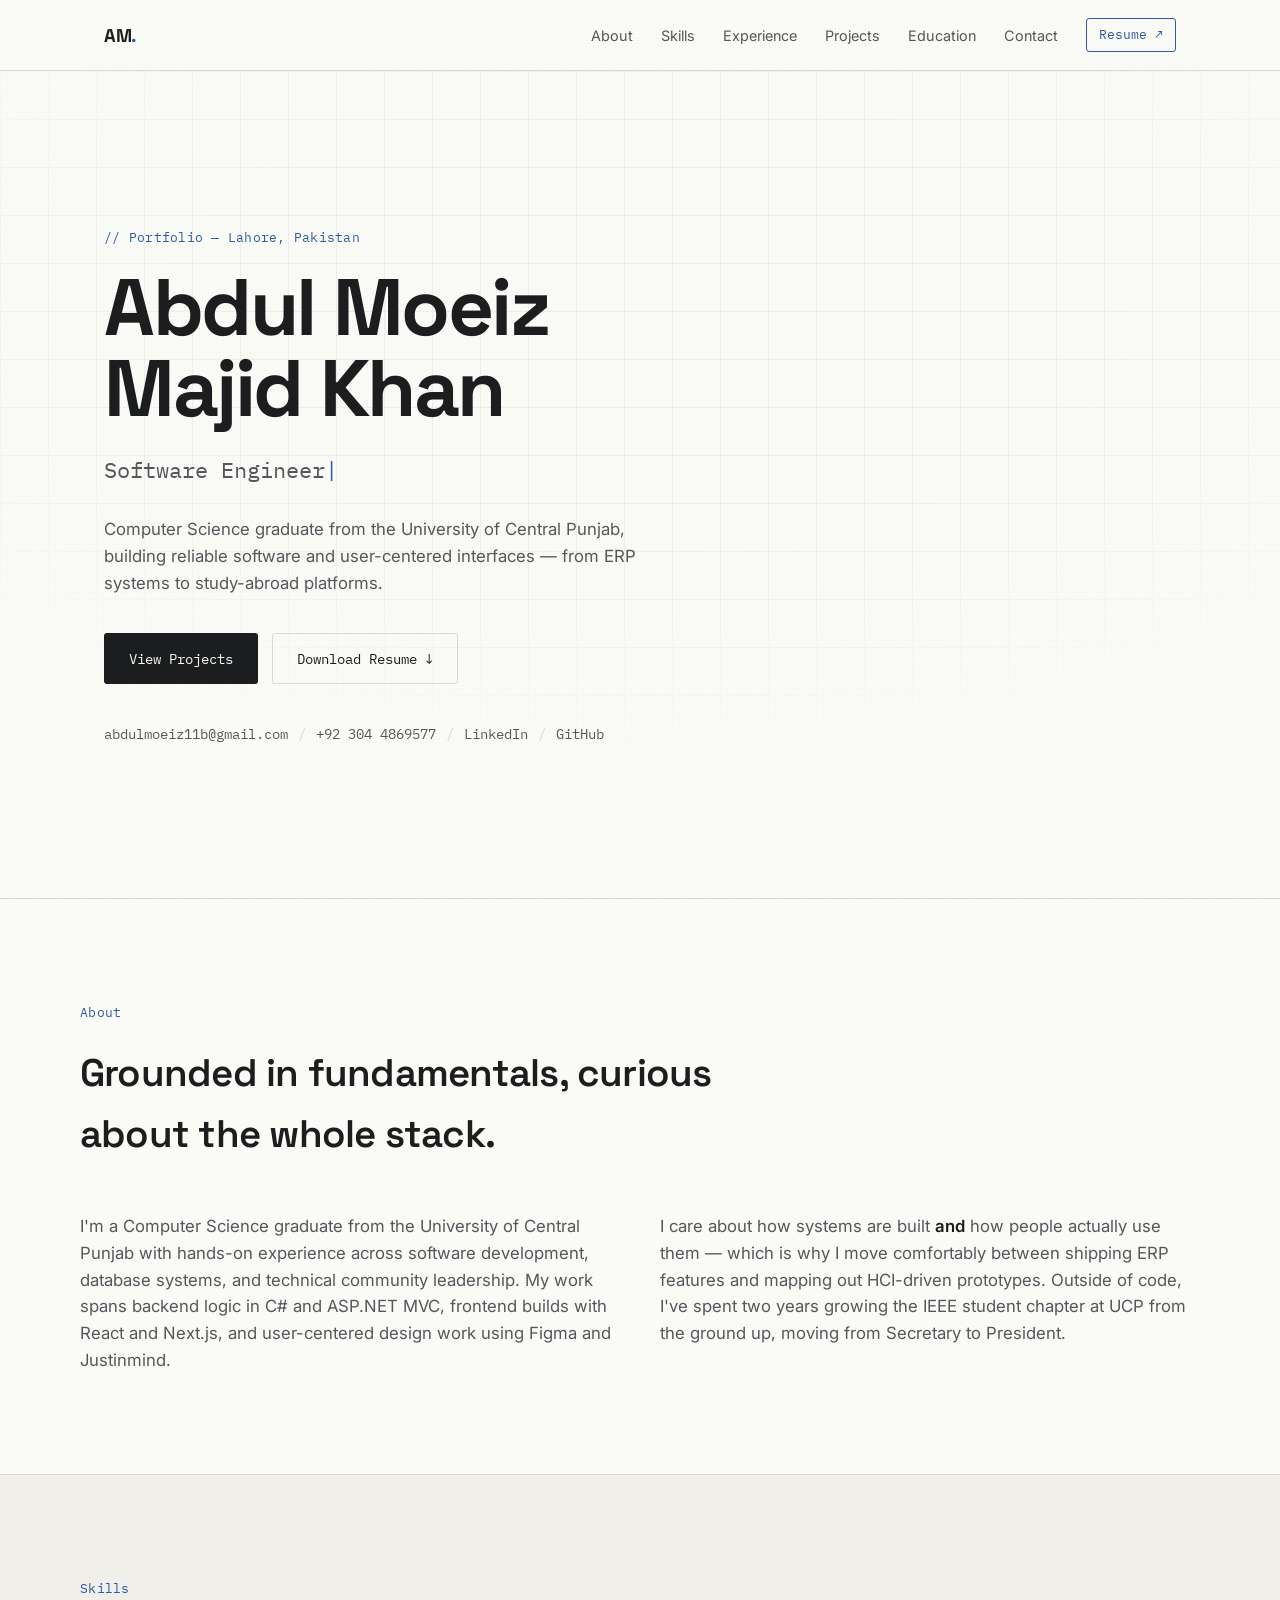
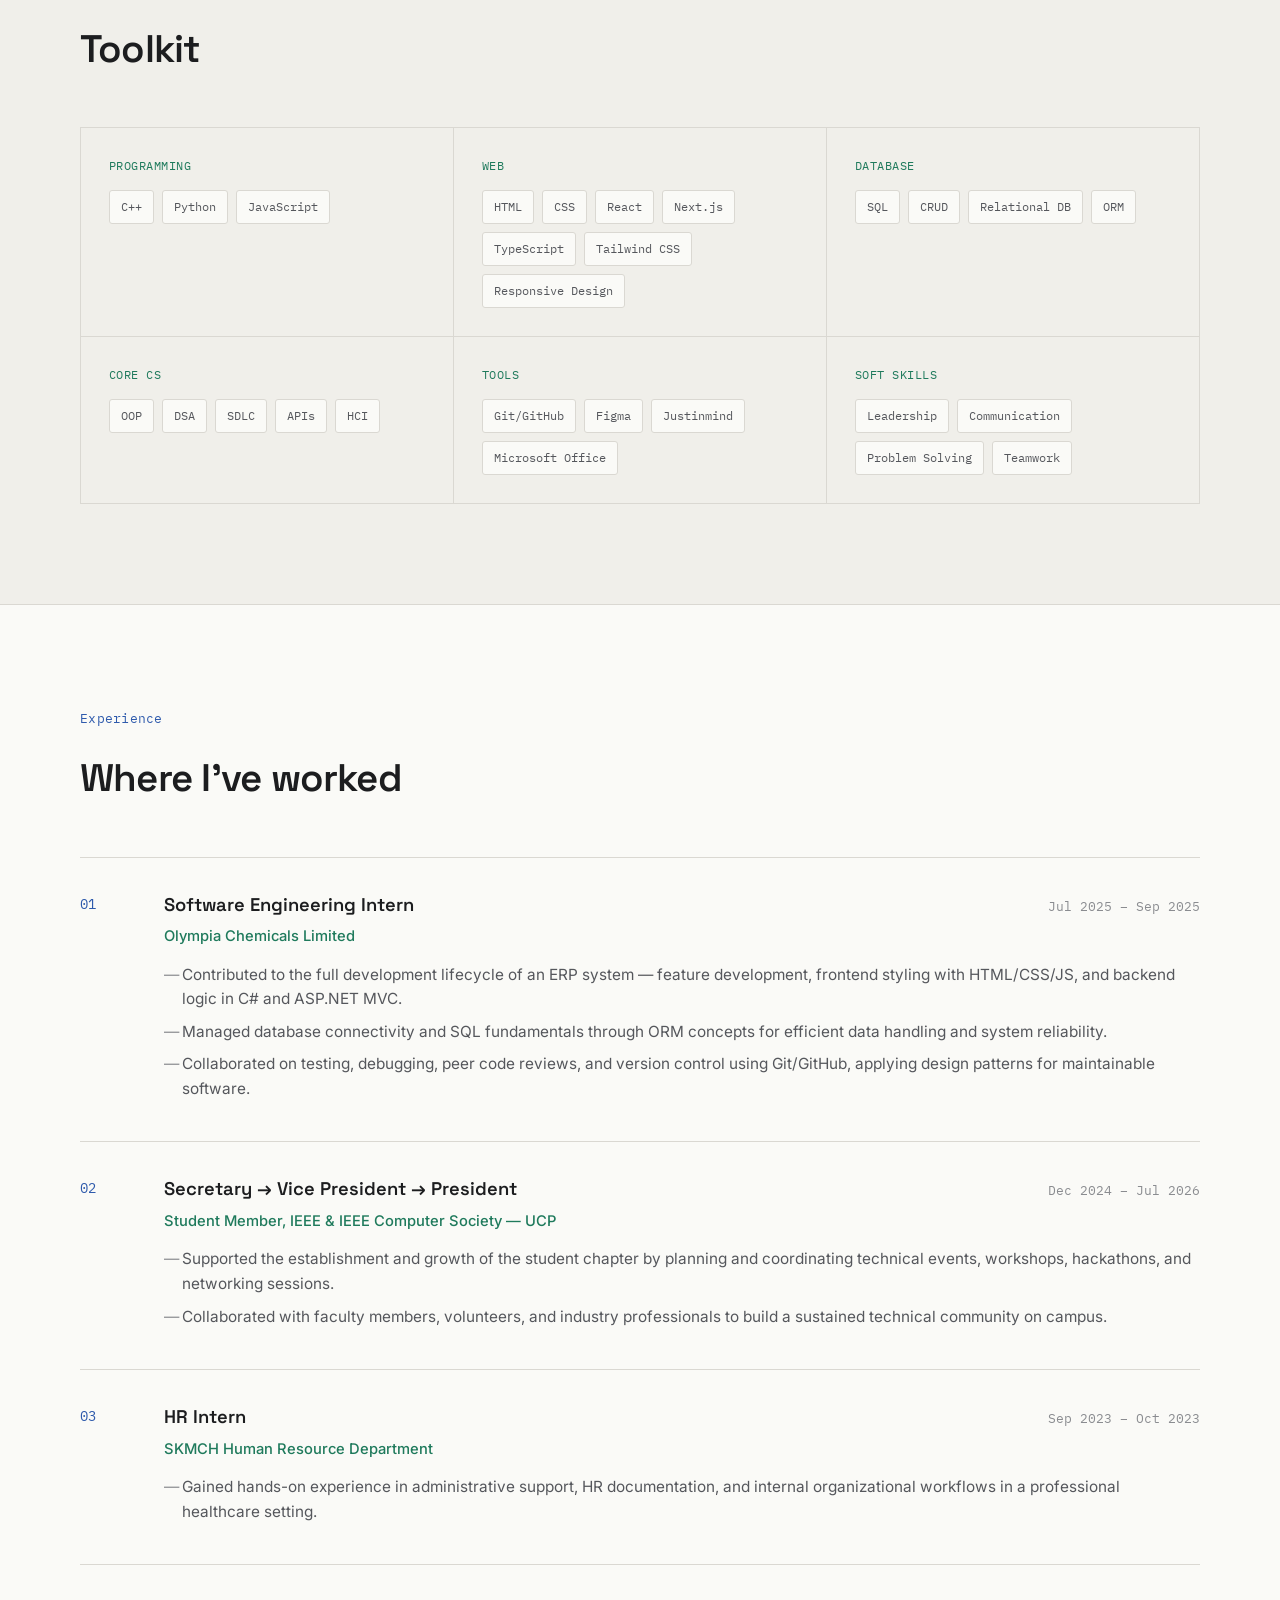
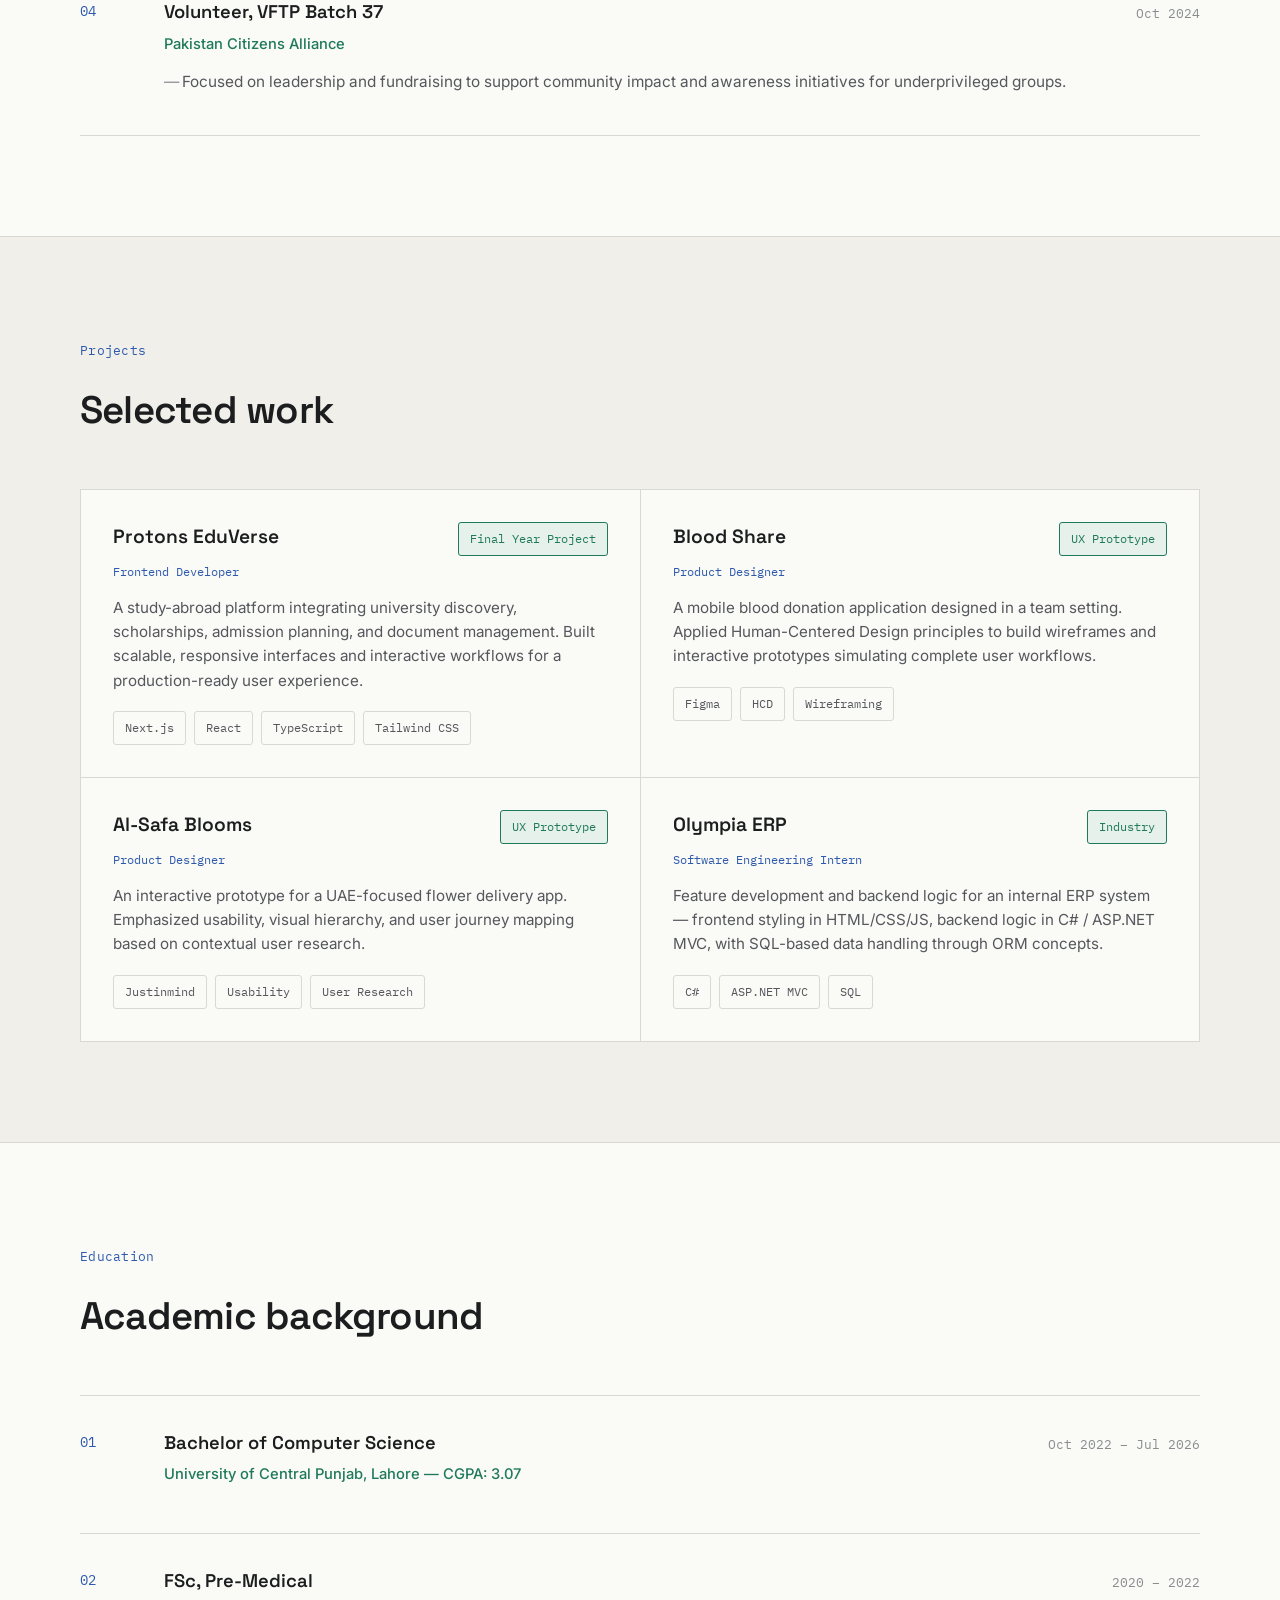
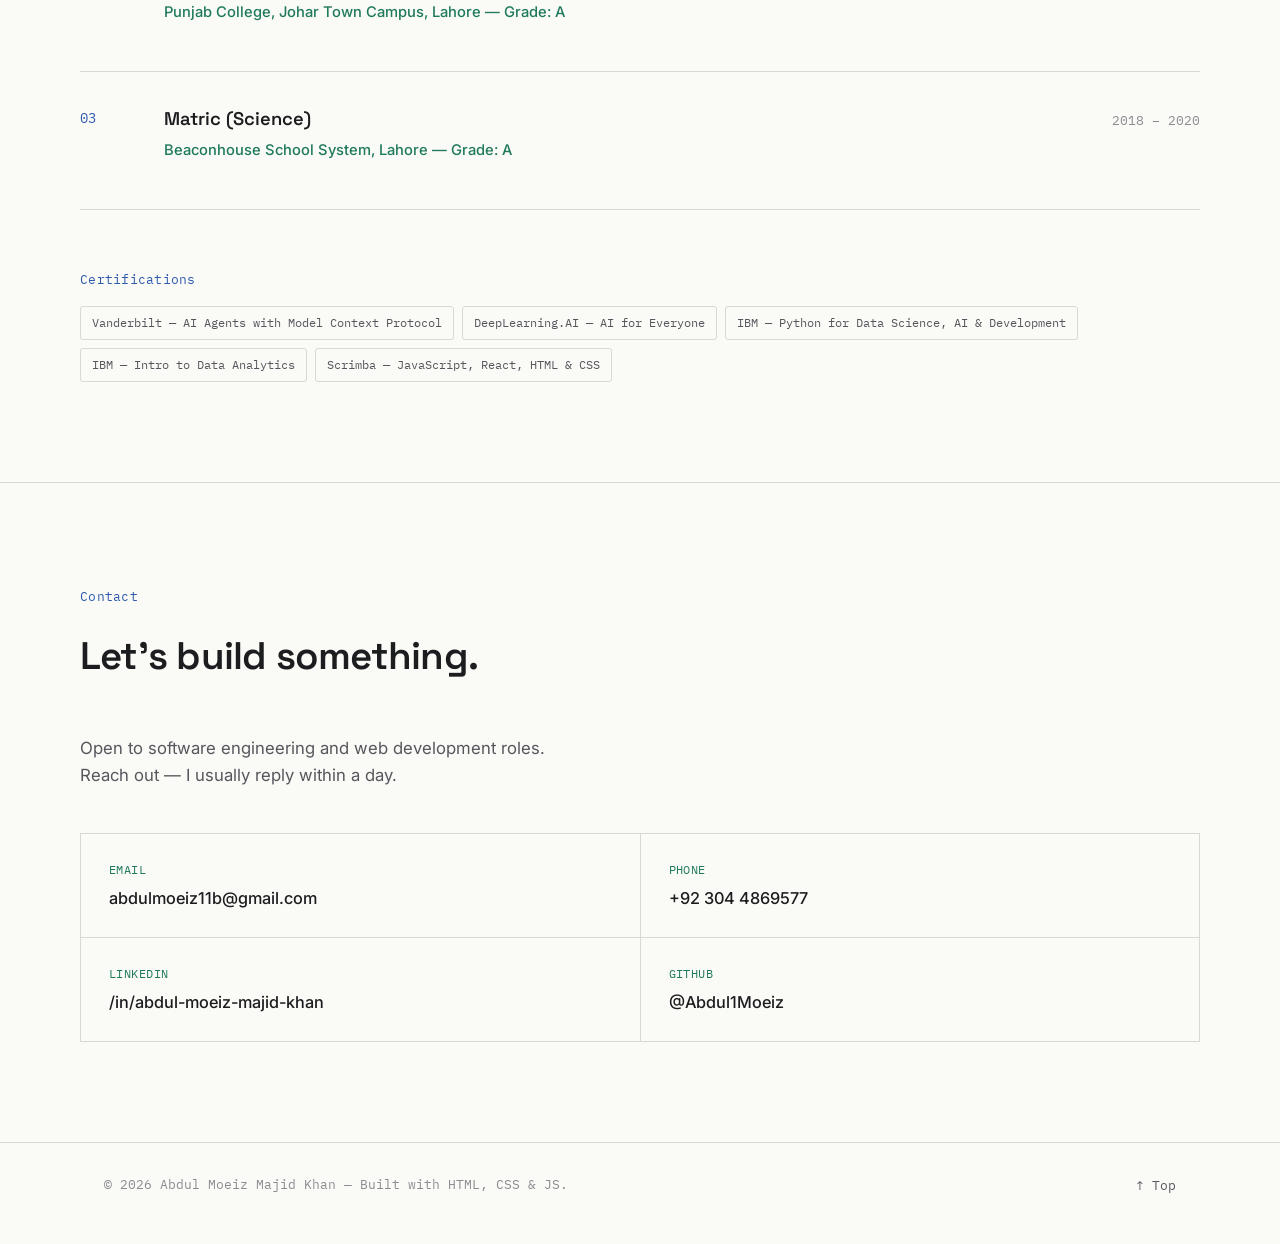
==== index.html @ 9123a768 "Rename index_1.html to index.html" ====
<!DOCTYPE html>
<html lang="en">
<head>
<meta charset="UTF-8" />
<meta name="viewport" content="width=device-width, initial-scale=1.0" />
<title>Abdul Moeiz Majid Khan — Software Engineer</title>
<meta name="description" content="Portfolio of Abdul Moeiz Majid Khan — Computer Science graduate, Software Engineer, and Web Developer." />

<!-- Fonts -->
<link rel="preconnect" href="https://fonts.googleapis.com">
<link rel="preconnect" href="https://fonts.gstatic.com" crossorigin>
<link href="https://fonts.googleapis.com/css2?family=Space+Grotesk:wght@400;500;600;700&family=Inter:wght@400;500;600&family=IBM+Plex+Mono:wght@400;500&display=swap" rel="stylesheet">

<link rel="stylesheet" href="style.css" />
</head>
<body>

<!-- Grain / grid overlay for hero -->
<div class="noise-overlay" aria-hidden="true"></div>

<!-- ===== NAV ===== -->
<header class="nav" id="nav">
  <div class="nav-inner">
    <a href="#top" class="nav-logo">AM<span class="dot">.</span></a>
    <button class="nav-toggle" id="navToggle" aria-label="Toggle menu" aria-expanded="false">
      <span></span><span></span><span></span>
    </button>
    <nav class="nav-links" id="navLinks">
      <a href="#about">About</a>
      <a href="#skills">Skills</a>
      <a href="#experience">Experience</a>
      <a href="#projects">Projects</a>
      <a href="#education">Education</a>
      <a href="#contact">Contact</a>
      <a href="Abdul_Moeiz_CV.pdf" target="_blank" rel="noopener" class="nav-resume">Resume ↗</a>
    </nav>
  </div>
</header>

<main id="top">

  <!-- ===== HERO ===== -->
  <section class="hero" id="hero">
    <div class="hero-grid" aria-hidden="true"></div>
    <div class="hero-inner">
      <p class="eyebrow mono">// Portfolio — Lahore, Pakistan</p>
      <h1 class="hero-title">
        Abdul Moeiz<br/>Majid Khan
      </h1>
      <p class="hero-role mono">
        <span id="roleText">Software Engineer</span><span class="cursor">|</span>
      </p>
      <p class="hero-desc">
        Computer Science graduate from the University of Central Punjab, building reliable
        software and user-centered interfaces — from ERP systems to study-abroad platforms.
      </p>
      <div class="hero-cta">
        <a href="#projects" class="btn btn-primary">View Projects</a>
        <a href="resume.pdf" target="_blank" rel="noopener" class="btn btn-outline">Download Resume ↓</a>
      </div>
      <div class="hero-links mono">
        <a href="mailto:abdulmoeiz11b@gmail.com">abdulmoeiz11b@gmail.com</a>
        <span class="sep">/</span>
        <a href="tel:+923044869577">+92 304 4869577</a>
        <span class="sep">/</span>
        <a href="https://linkedin.com/in/abdul-moeiz-majid-khan" target="_blank" rel="noopener">LinkedIn</a>
        <span class="sep">/</span>
        <a href="https://github.com/Abdul1Moeiz" target="_blank" rel="noopener">GitHub</a>
      </div>
    </div>
  </section>

  <!-- ===== ABOUT ===== -->
  <section class="section" id="about">
    <div class="section-inner">
      <p class="eyebrow mono">About</p>
      <h2 class="section-title">Grounded in fundamentals, curious about the whole stack.</h2>
      <div class="about-grid">
        <p class="about-text">
          I'm a Computer Science graduate from the University of Central Punjab with hands-on
          experience across software development, database systems, and technical community
          leadership. My work spans backend logic in C# and ASP.NET MVC, frontend builds with
          React and Next.js, and user-centered design work using Figma and Justinmind.
        </p>
        <p class="about-text">
          I care about how systems are built <em>and</em> how people actually use them — which
          is why I move comfortably between shipping ERP features and mapping out HCI-driven
          prototypes. Outside of code, I've spent two years growing the IEEE student chapter at
          UCP from the ground up, moving from Secretary to President.
        </p>
      </div>
    </div>
  </section>

  <!-- ===== SKILLS ===== -->
  <section class="section section-alt" id="skills">
    <div class="section-inner">
      <p class="eyebrow mono">Skills</p>
      <h2 class="section-title">Toolkit</h2>
      <div class="skills-grid">
        <div class="skill-card">
          <p class="skill-cat mono">Programming</p>
          <div class="tags">
            <span class="tag">C++</span><span class="tag">Python</span><span class="tag">JavaScript</span>
          </div>
        </div>
        <div class="skill-card">
          <p class="skill-cat mono">Web</p>
          <div class="tags">
            <span class="tag">HTML</span><span class="tag">CSS</span><span class="tag">React</span><span class="tag">Next.js</span><span class="tag">TypeScript</span><span class="tag">Tailwind CSS</span><span class="tag">Responsive Design</span>
          </div>
        </div>
        <div class="skill-card">
          <p class="skill-cat mono">Database</p>
          <div class="tags">
            <span class="tag">SQL</span><span class="tag">CRUD</span><span class="tag">Relational DB</span><span class="tag">ORM</span>
          </div>
        </div>
        <div class="skill-card">
          <p class="skill-cat mono">Core CS</p>
          <div class="tags">
            <span class="tag">OOP</span><span class="tag">DSA</span><span class="tag">SDLC</span><span class="tag">APIs</span><span class="tag">HCI</span>
          </div>
        </div>
        <div class="skill-card">
          <p class="skill-cat mono">Tools</p>
          <div class="tags">
            <span class="tag">Git/GitHub</span><span class="tag">Figma</span><span class="tag">Justinmind</span><span class="tag">Microsoft Office</span>
          </div>
        </div>
        <div class="skill-card">
          <p class="skill-cat mono">Soft Skills</p>
          <div class="tags">
            <span class="tag">Leadership</span><span class="tag">Communication</span><span class="tag">Problem Solving</span><span class="tag">Teamwork</span>
          </div>
        </div>
      </div>
    </div>
  </section>

  <!-- ===== EXPERIENCE ===== -->
  <section class="section" id="experience">
    <div class="section-inner">
      <p class="eyebrow mono">Experience</p>
      <h2 class="section-title">Where I've worked</h2>

      <div class="timeline">
        <div class="timeline-item">
          <div class="timeline-marker mono">01</div>
          <div class="timeline-content">
            <div class="timeline-head">
              <h3>Software Engineering Intern</h3>
              <span class="timeline-date mono">Jul 2025 – Sep 2025</span>
            </div>
            <p class="timeline-org">Olympia Chemicals Limited</p>
            <ul class="timeline-list">
              <li>Contributed to the full development lifecycle of an ERP system — feature development, frontend styling with HTML/CSS/JS, and backend logic in C# and ASP.NET MVC.</li>
              <li>Managed database connectivity and SQL fundamentals through ORM concepts for efficient data handling and system reliability.</li>
              <li>Collaborated on testing, debugging, peer code reviews, and version control using Git/GitHub, applying design patterns for maintainable software.</li>
            </ul>
          </div>
        </div>

        <div class="timeline-item">
          <div class="timeline-marker mono">02</div>
          <div class="timeline-content">
            <div class="timeline-head">
              <h3>Secretary → Vice President → President</h3>
              <span class="timeline-date mono">Dec 2024 – Jul 2026</span>
            </div>
            <p class="timeline-org">Student Member, IEEE &amp; IEEE Computer Society — UCP</p>
            <ul class="timeline-list">
              <li>Supported the establishment and growth of the student chapter by planning and coordinating technical events, workshops, hackathons, and networking sessions.</li>
              <li>Collaborated with faculty members, volunteers, and industry professionals to build a sustained technical community on campus.</li>
            </ul>
          </div>
        </div>

        <div class="timeline-item">
          <div class="timeline-marker mono">03</div>
          <div class="timeline-content">
            <div class="timeline-head">
              <h3>HR Intern</h3>
              <span class="timeline-date mono">Sep 2023 – Oct 2023</span>
            </div>
            <p class="timeline-org">SKMCH Human Resource Department</p>
            <ul class="timeline-list">
              <li>Gained hands-on experience in administrative support, HR documentation, and internal organizational workflows in a professional healthcare setting.</li>
            </ul>
          </div>
        </div>

        <div class="timeline-item">
          <div class="timeline-marker mono">04</div>
          <div class="timeline-content">
            <div class="timeline-head">
              <h3>Volunteer, VFTP Batch 37</h3>
              <span class="timeline-date mono">Oct 2024</span>
            </div>
            <p class="timeline-org">Pakistan Citizens Alliance</p>
            <ul class="timeline-list">
              <li>Focused on leadership and fundraising to support community impact and awareness initiatives for underprivileged groups.</li>
            </ul>
          </div>
        </div>
      </div>
    </div>
  </section>

  <!-- ===== PROJECTS ===== -->
  <section class="section section-alt" id="projects">
    <div class="section-inner">
      <p class="eyebrow mono">Projects</p>
      <h2 class="section-title">Selected work</h2>

      <div class="projects-grid">
        <article class="project-card">
          <div class="project-head">
            <h3>Protons EduVerse</h3>
            <span class="tag tag-accent2">Final Year Project</span>
          </div>
          <p class="project-role mono">Frontend Developer</p>
          <p class="project-desc">
            A study-abroad platform integrating university discovery, scholarships, admission
            planning, and document management. Built scalable, responsive interfaces and
            interactive workflows for a production-ready user experience.
          </p>
          <div class="tags">
            <span class="tag">Next.js</span><span class="tag">React</span><span class="tag">TypeScript</span><span class="tag">Tailwind CSS</span>
          </div>
        </article>

        <article class="project-card">
          <div class="project-head">
            <h3>Blood Share</h3>
            <span class="tag tag-accent2">UX Prototype</span>
          </div>
          <p class="project-role mono">Product Designer</p>
          <p class="project-desc">
            A mobile blood donation application designed in a team setting. Applied
            Human-Centered Design principles to build wireframes and interactive prototypes
            simulating complete user workflows.
          </p>
          <div class="tags">
            <span class="tag">Figma</span><span class="tag">HCD</span><span class="tag">Wireframing</span>
          </div>
        </article>

        <article class="project-card">
          <div class="project-head">
            <h3>Al-Safa Blooms</h3>
            <span class="tag tag-accent2">UX Prototype</span>
          </div>
          <p class="project-role mono">Product Designer</p>
          <p class="project-desc">
            An interactive prototype for a UAE-focused flower delivery app. Emphasized
            usability, visual hierarchy, and user journey mapping based on contextual
            user research.
          </p>
          <div class="tags">
            <span class="tag">Justinmind</span><span class="tag">Usability</span><span class="tag">User Research</span>
          </div>
        </article>

        <article class="project-card">
          <div class="project-head">
            <h3>Olympia ERP</h3>
            <span class="tag tag-accent2">Industry</span>
          </div>
          <p class="project-role mono">Software Engineering Intern</p>
          <p class="project-desc">
            Feature development and backend logic for an internal ERP system — frontend
            styling in HTML/CSS/JS, backend logic in C# / ASP.NET MVC, with SQL-based
            data handling through ORM concepts.
          </p>
          <div class="tags">
            <span class="tag">C#</span><span class="tag">ASP.NET MVC</span><span class="tag">SQL</span>
          </div>
        </article>
      </div>
    </div>
  </section>

  <!-- ===== EDUCATION ===== -->
  <section class="section" id="education">
    <div class="section-inner">
      <p class="eyebrow mono">Education</p>
      <h2 class="section-title">Academic background</h2>

      <div class="timeline">
        <div class="timeline-item">
          <div class="timeline-marker mono">01</div>
          <div class="timeline-content">
            <div class="timeline-head">
              <h3>Bachelor of Computer Science</h3>
              <span class="timeline-date mono">Oct 2022 – Jul 2026</span>
            </div>
            <p class="timeline-org">University of Central Punjab, Lahore — CGPA: 3.07</p>
          </div>
        </div>
        <div class="timeline-item">
          <div class="timeline-marker mono">02</div>
          <div class="timeline-content">
            <div class="timeline-head">
              <h3>FSc, Pre-Medical</h3>
              <span class="timeline-date mono">2020 – 2022</span>
            </div>
            <p class="timeline-org">Punjab College, Johar Town Campus, Lahore — Grade: A</p>
          </div>
        </div>
        <div class="timeline-item">
          <div class="timeline-marker mono">03</div>
          <div class="timeline-content">
            <div class="timeline-head">
              <h3>Matric (Science)</h3>
              <span class="timeline-date mono">2018 – 2020</span>
            </div>
            <p class="timeline-org">Beaconhouse School System, Lahore — Grade: A</p>
          </div>
        </div>
      </div>

      <div class="certs">
        <p class="eyebrow mono cert-eyebrow">Certifications</p>
        <div class="tags">
          <span class="tag">Vanderbilt — AI Agents with Model Context Protocol</span>
          <span class="tag">DeepLearning.AI — AI for Everyone</span>
          <span class="tag">IBM — Python for Data Science, AI &amp; Development</span>
          <span class="tag">IBM — Intro to Data Analytics</span>
          <span class="tag">Scrimba — JavaScript, React, HTML &amp; CSS</span>
        </div>
      </div>
    </div>
  </section>

  <!-- ===== CONTACT ===== -->
  <section class="section contact" id="contact">
    <div class="section-inner">
      <p class="eyebrow mono">Contact</p>
      <h2 class="section-title">Let's build something.</h2>
      <p class="contact-desc">
        Open to software engineering and web development roles. Reach out — I usually reply within a day.
      </p>
      <div class="contact-grid">
        <a href="mailto:abdulmoeiz11b@gmail.com" class="contact-link">
          <span class="mono">Email</span>
          <span>abdulmoeiz11b@gmail.com</span>
        </a>
        <a href="tel:+923044869577" class="contact-link">
          <span class="mono">Phone</span>
          <span>+92 304 4869577</span>
        </a>
        <a href="https://linkedin.com/in/abdul-moeiz-majid-khan" target="_blank" rel="noopener" class="contact-link">
          <span class="mono">LinkedIn</span>
          <span>/in/abdul-moeiz-majid-khan</span>
        </a>
        <a href="https://github.com/Abdul1Moeiz" target="_blank" rel="noopener" class="contact-link">
          <span class="mono">GitHub</span>
          <span>@Abdul1Moeiz</span>
        </a>
      </div>
    </div>
  </section>

</main>

<footer class="footer">
  <p class="mono">© <span id="year"></span> Abdul Moeiz Majid Khan — Built with HTML, CSS &amp; JS.</p>
  <button class="to-top" id="toTop" aria-label="Back to top">↑ Top</button>
</footer>

<script src="script.js"></script>
</body>
</html>
---- style.css ----
/* ============ TOKENS ============ */
:root {
  --paper: #FAFAF7;
  --paper-alt: #F0EFEA;
  --ink: #1C1D1F;
  --ink-soft: #55575C;
  --ink-faint: #8A8C90;
  --line: #DAD8D2;
  --accent: #2E5AAC;
  --accent-soft: #E8EDF7;
  --accent2: #1F7A5C;
  --accent2-soft: #E7F1EC;

  --font-display: 'Space Grotesk', sans-serif;
  --font-body: 'Inter', sans-serif;
  --font-mono: 'IBM Plex Mono', monospace;

  --max-w: 1120px;
  --radius: 3px;
}

/* ============ RESET ============ */
* { margin: 0; padding: 0; box-sizing: border-box; }

html { scroll-behavior: smooth; }

@media (prefers-reduced-motion: reduce) {
  html { scroll-behavior: auto; }
  * { animation-duration: 0.01ms !important; animation-iteration-count: 1 !important; transition-duration: 0.01ms !important; }
}

body {
  font-family: var(--font-body);
  background: var(--paper);
  color: var(--ink);
  line-height: 1.6;
  -webkit-font-smoothing: antialiased;
}

a { color: inherit; text-decoration: none; }
ul { list-style: none; }
img { max-width: 100%; display: block; }
button { font-family: inherit; cursor: pointer; background: none; border: none; color: inherit; }

:focus-visible {
  outline: 2px solid var(--accent);
  outline-offset: 3px;
}

.mono { font-family: var(--font-mono); }

/* ============ NOISE / GRID OVERLAY ============ */
.noise-overlay {
  position: fixed;
  inset: 0;
  pointer-events: none;
  z-index: 999;
  opacity: 0.025;
  background-image: radial-gradient(circle, #000 1px, transparent 1px);
  background-size: 3px 3px;
}

/* ============ NAV ============ */
.nav {
  position: sticky;
  top: 0;
  z-index: 100;
  background: rgba(250, 250, 247, 0.85);
  backdrop-filter: blur(8px);
  border-bottom: 1px solid var(--line);
}

.nav-inner {
  max-width: var(--max-w);
  margin: 0 auto;
  padding: 18px 24px;
  display: flex;
  align-items: center;
  justify-content: space-between;
}

.nav-logo {
  font-family: var(--font-display);
  font-weight: 700;
  font-size: 1.15rem;
  letter-spacing: -0.02em;
}
.nav-logo .dot { color: var(--accent); }

.nav-links {
  display: flex;
  align-items: center;
  gap: 28px;
  font-size: 0.9rem;
}

.nav-links a {
  color: var(--ink-soft);
  transition: color 0.2s ease;
  position: relative;
}
.nav-links a:hover { color: var(--ink); }

.nav-resume {
  font-family: var(--font-mono);
  font-size: 0.8rem;
  color: var(--accent) !important;
  border: 1px solid var(--accent);
  padding: 6px 12px;
  border-radius: var(--radius);
}
.nav-resume:hover { background: var(--accent-soft); }

.nav-toggle {
  display: none;
  flex-direction: column;
  gap: 5px;
  padding: 6px;
}
.nav-toggle span {
  width: 22px;
  height: 2px;
  background: var(--ink);
  transition: transform 0.25s ease, opacity 0.25s ease;
}

/* ============ HERO ============ */
.hero {
  position: relative;
  min-height: 92vh;
  display: flex;
  align-items: center;
  overflow: hidden;
  border-bottom: 1px solid var(--line);
}

.hero-grid {
  position: absolute;
  inset: 0;
  background-image:
    linear-gradient(var(--line) 1px, transparent 1px),
    linear-gradient(90deg, var(--line) 1px, transparent 1px);
  background-size: 48px 48px;
  opacity: 0.4;
  mask-image: radial-gradient(ellipse 80% 60% at 50% 30%, black 40%, transparent 90%);
}

.hero-inner {
  position: relative;
  max-width: var(--max-w);
  margin: 0 auto;
  padding: 0 24px;
  width: 100%;
}

.eyebrow {
  font-size: 0.8rem;
  color: var(--accent);
  letter-spacing: 0.02em;
  margin-bottom: 18px;
  display: inline-block;
}

.hero-title {
  font-family: var(--font-display);
  font-weight: 700;
  font-size: clamp(2.6rem, 7vw, 5rem);
  line-height: 1.02;
  letter-spacing: -0.03em;
  margin-bottom: 22px;
}

.hero-role {
  font-size: clamp(1.1rem, 2.4vw, 1.4rem);
  color: var(--ink-soft);
  margin-bottom: 24px;
  min-height: 1.8em;
}

.cursor {
  color: var(--accent);
  animation: blink 1s step-start infinite;
}
@keyframes blink { 50% { opacity: 0; } }

.hero-desc {
  max-width: 560px;
  font-size: 1.05rem;
  color: var(--ink-soft);
  margin-bottom: 36px;
}

.hero-cta {
  display: flex;
  gap: 14px;
  flex-wrap: wrap;
  margin-bottom: 40px;
}

.btn {
  font-family: var(--font-mono);
  font-size: 0.9rem;
  padding: 13px 24px;
  border-radius: var(--radius);
  transition: all 0.2s ease;
  border: 1px solid transparent;
}

.btn-primary {
  background: var(--ink);
  color: var(--paper);
}
.btn-primary:hover { background: var(--accent); }

.btn-outline {
  border-color: var(--line);
  color: var(--ink);
}
.btn-outline:hover { border-color: var(--ink); }

.hero-links {
  display: flex;
  flex-wrap: wrap;
  gap: 10px;
  font-size: 0.85rem;
  color: var(--ink-faint);
}
.hero-links a { color: var(--ink-soft); transition: color 0.2s ease; }
.hero-links a:hover { color: var(--accent); }
.hero-links .sep { color: var(--line); }

/* ============ SECTIONS ============ */
.section {
  padding: 100px 24px;
  border-bottom: 1px solid var(--line);
}
.section-alt { background: var(--paper-alt); }

.section-inner {
  max-width: var(--max-w);
  margin: 0 auto;
}

.section-title {
  font-family: var(--font-display);
  font-weight: 600;
  font-size: clamp(1.6rem, 3.4vw, 2.4rem);
  letter-spacing: -0.02em;
  margin-bottom: 48px;
  max-width: 640px;
}

/* ============ ABOUT ============ */
.about-grid {
  display: grid;
  grid-template-columns: 1fr 1fr;
  gap: 40px;
}
.about-text {
  color: var(--ink-soft);
  font-size: 1.05rem;
}
.about-text em { color: var(--ink); font-style: normal; font-weight: 600; }

/* ============ SKILLS ============ */
.skills-grid {
  display: grid;
  grid-template-columns: repeat(3, 1fr);
  gap: 1px;
  background: var(--line);
  border: 1px solid var(--line);
}

.skill-card {
  background: var(--paper-alt);
  padding: 28px;
}

.skill-cat {
  font-size: 0.78rem;
  color: var(--accent2);
  margin-bottom: 14px;
  text-transform: uppercase;
  letter-spacing: 0.04em;
}

.tags {
  display: flex;
  flex-wrap: wrap;
  gap: 8px;
}

.tag {
  font-family: var(--font-mono);
  font-size: 0.78rem;
  padding: 6px 11px;
  border: 1px solid var(--line);
  border-radius: var(--radius);
  color: var(--ink-soft);
  background: var(--paper);
}

.tag-accent2 {
  color: var(--accent2);
  border-color: var(--accent2);
  background: var(--accent2-soft);
}

/* ============ TIMELINE ============ */
.timeline {
  display: flex;
  flex-direction: column;
  gap: 0;
}

.timeline-item {
  display: grid;
  grid-template-columns: 60px 1fr;
  gap: 24px;
  padding: 32px 0;
  border-top: 1px solid var(--line);
}
.timeline-item:last-child { border-bottom: 1px solid var(--line); }

.timeline-marker {
  color: var(--accent);
  font-size: 0.85rem;
  padding-top: 4px;
}

.timeline-head {
  display: flex;
  justify-content: space-between;
  align-items: baseline;
  flex-wrap: wrap;
  gap: 8px;
  margin-bottom: 6px;
}

.timeline-head h3 {
  font-family: var(--font-display);
  font-size: 1.15rem;
  font-weight: 600;
}

.timeline-date {
  font-size: 0.8rem;
  color: var(--ink-faint);
  white-space: nowrap;
}

.timeline-org {
  color: var(--accent2);
  font-size: 0.92rem;
  margin-bottom: 14px;
  font-weight: 500;
}

.timeline-list li {
  position: relative;
  padding-left: 18px;
  color: var(--ink-soft);
  font-size: 0.96rem;
  margin-bottom: 8px;
}
.timeline-list li::before {
  content: '—';
  position: absolute;
  left: 0;
  color: var(--ink-faint);
}

/* ============ CERTIFICATIONS ============ */
.certs { margin-top: 56px; }
.cert-eyebrow { margin-bottom: 16px; }

/* ============ PROJECTS ============ */
.projects-grid {
  display: grid;
  grid-template-columns: repeat(2, 1fr);
  gap: 1px;
  background: var(--line);
  border: 1px solid var(--line);
}

.project-card {
  background: var(--paper);
  padding: 32px;
  transition: background 0.2s ease;
}
.project-card:hover { background: var(--accent-soft); }

.project-head {
  display: flex;
  justify-content: space-between;
  align-items: flex-start;
  gap: 12px;
  margin-bottom: 6px;
}

.project-head h3 {
  font-family: var(--font-display);
  font-size: 1.2rem;
  font-weight: 600;
}

.project-role {
  font-size: 0.78rem;
  color: var(--accent);
  margin-bottom: 14px;
}

.project-desc {
  color: var(--ink-soft);
  font-size: 0.95rem;
  margin-bottom: 18px;
}

/* ============ CONTACT ============ */
.contact-desc {
  color: var(--ink-soft);
  max-width: 480px;
  margin-bottom: 44px;
  font-size: 1.05rem;
}

.contact-grid {
  display: grid;
  grid-template-columns: repeat(2, 1fr);
  gap: 1px;
  background: var(--line);
  border: 1px solid var(--line);
}

.contact-link {
  background: var(--paper);
  padding: 26px 28px;
  display: flex;
  flex-direction: column;
  gap: 6px;
  transition: background 0.2s ease;
}
.contact-link:hover { background: var(--accent-soft); }
.contact-link span:first-child {
  font-size: 0.75rem;
  color: var(--accent2);
  text-transform: uppercase;
  letter-spacing: 0.04em;
}
.contact-link span:last-child {
  font-size: 1.02rem;
  font-weight: 500;
}

/* ============ FOOTER ============ */
.footer {
  max-width: var(--max-w);
  margin: 0 auto;
  padding: 32px 24px 48px;
  display: flex;
  justify-content: space-between;
  align-items: center;
  color: var(--ink-faint);
  font-size: 0.8rem;
}

.to-top {
  color: var(--ink-soft);
  font-family: var(--font-mono);
  font-size: 0.8rem;
  transition: color 0.2s ease;
}
.to-top:hover { color: var(--accent); }

/* ============ RESPONSIVE ============ */
@media (max-width: 860px) {
  .about-grid { grid-template-columns: 1fr; }
  .skills-grid { grid-template-columns: repeat(2, 1fr); }
  .projects-grid { grid-template-columns: 1fr; }
  .contact-grid { grid-template-columns: 1fr; }
}

@media (max-width: 680px) {
  .nav-toggle { display: flex; }

  .nav-links {
    position: fixed;
    top: 62px;
    left: 0;
    right: 0;
    background: var(--paper);
    border-bottom: 1px solid var(--line);
    flex-direction: column;
    align-items: flex-start;
    padding: 20px 24px 28px;
    gap: 18px;
    transform: translateY(-110%);
    opacity: 0;
    transition: transform 0.25s ease, opacity 0.25s ease;
    pointer-events: none;
  }
  .nav-links.open {
    transform: translateY(0);
    opacity: 1;
    pointer-events: auto;
  }

  .nav-toggle.open span:nth-child(1) { transform: translateY(7px) rotate(45deg); }
  .nav-toggle.open span:nth-child(2) { opacity: 0; }
  .nav-toggle.open span:nth-child(3) { transform: translateY(-7px) rotate(-45deg); }

  .skills-grid { grid-template-columns: 1fr; }
  .section { padding: 72px 20px; }
  .hero { min-height: 100vh; }

  .timeline-item { grid-template-columns: 40px 1fr; }
}
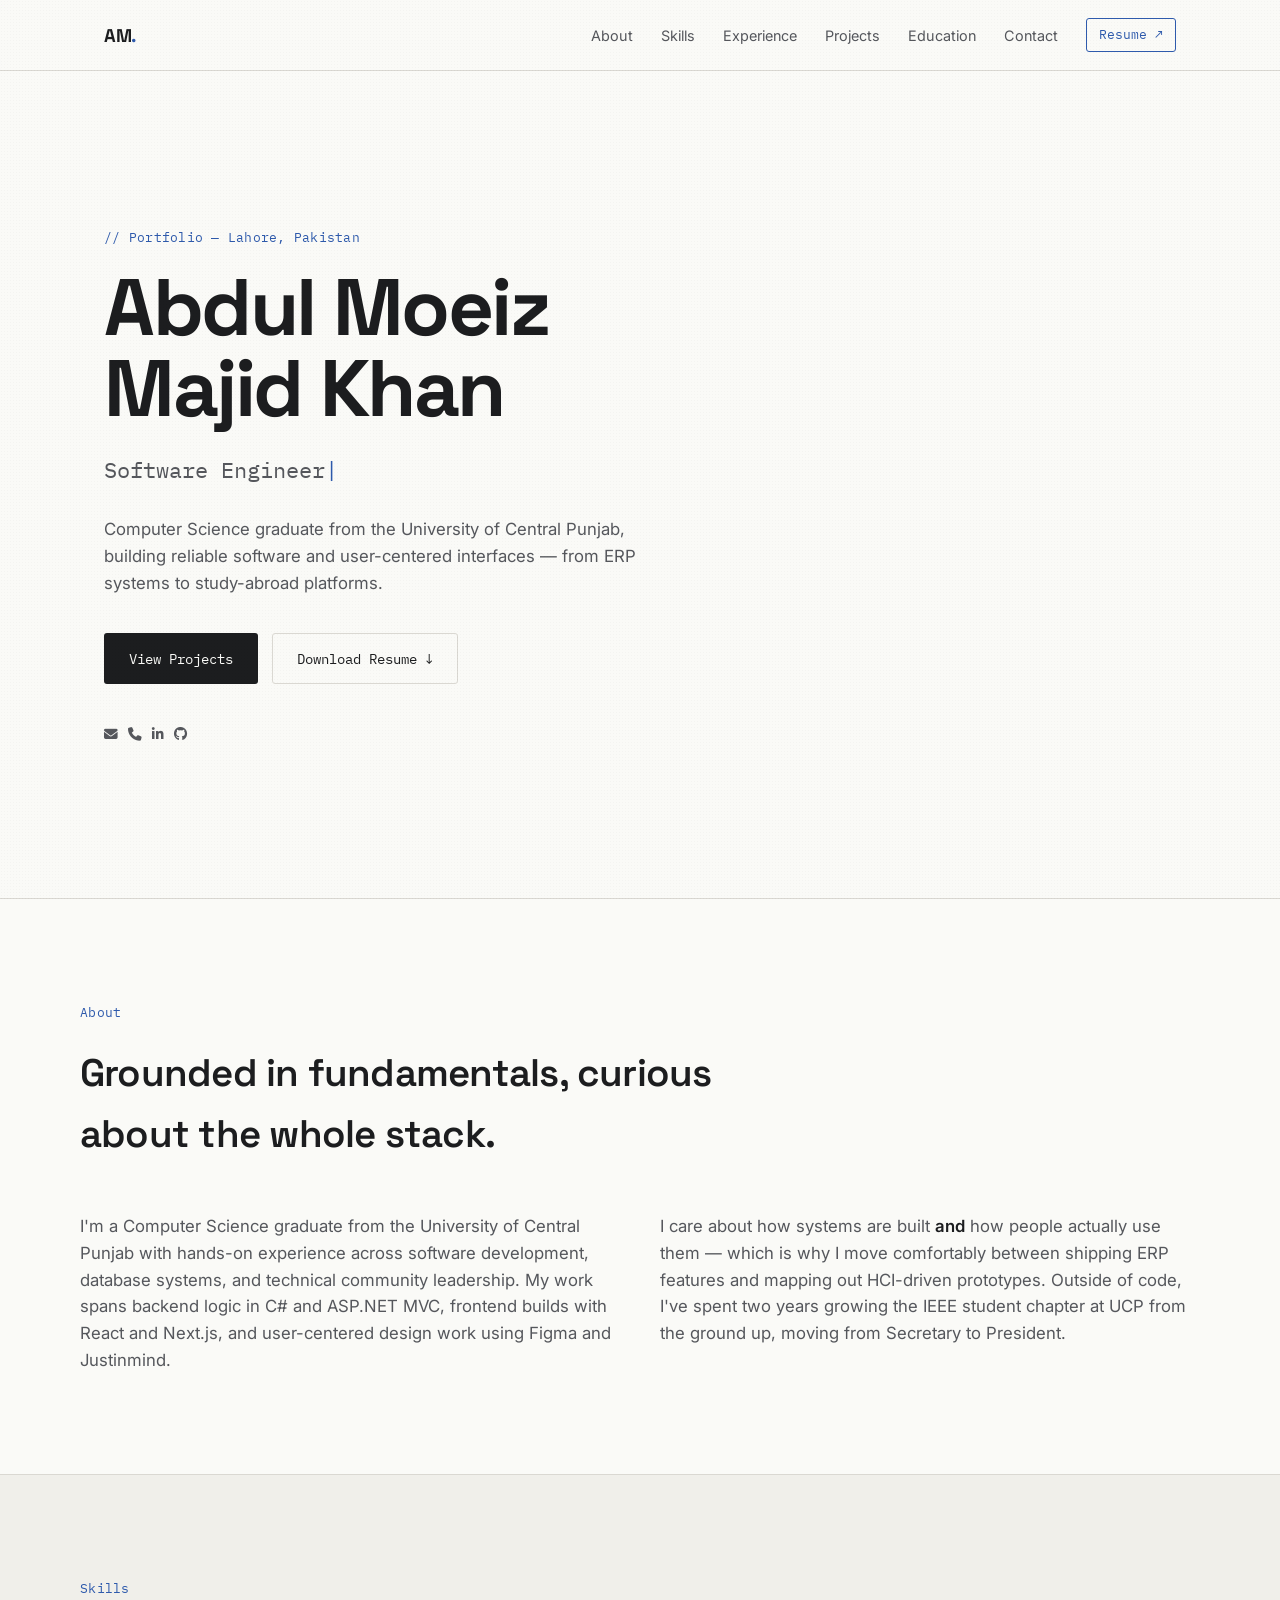
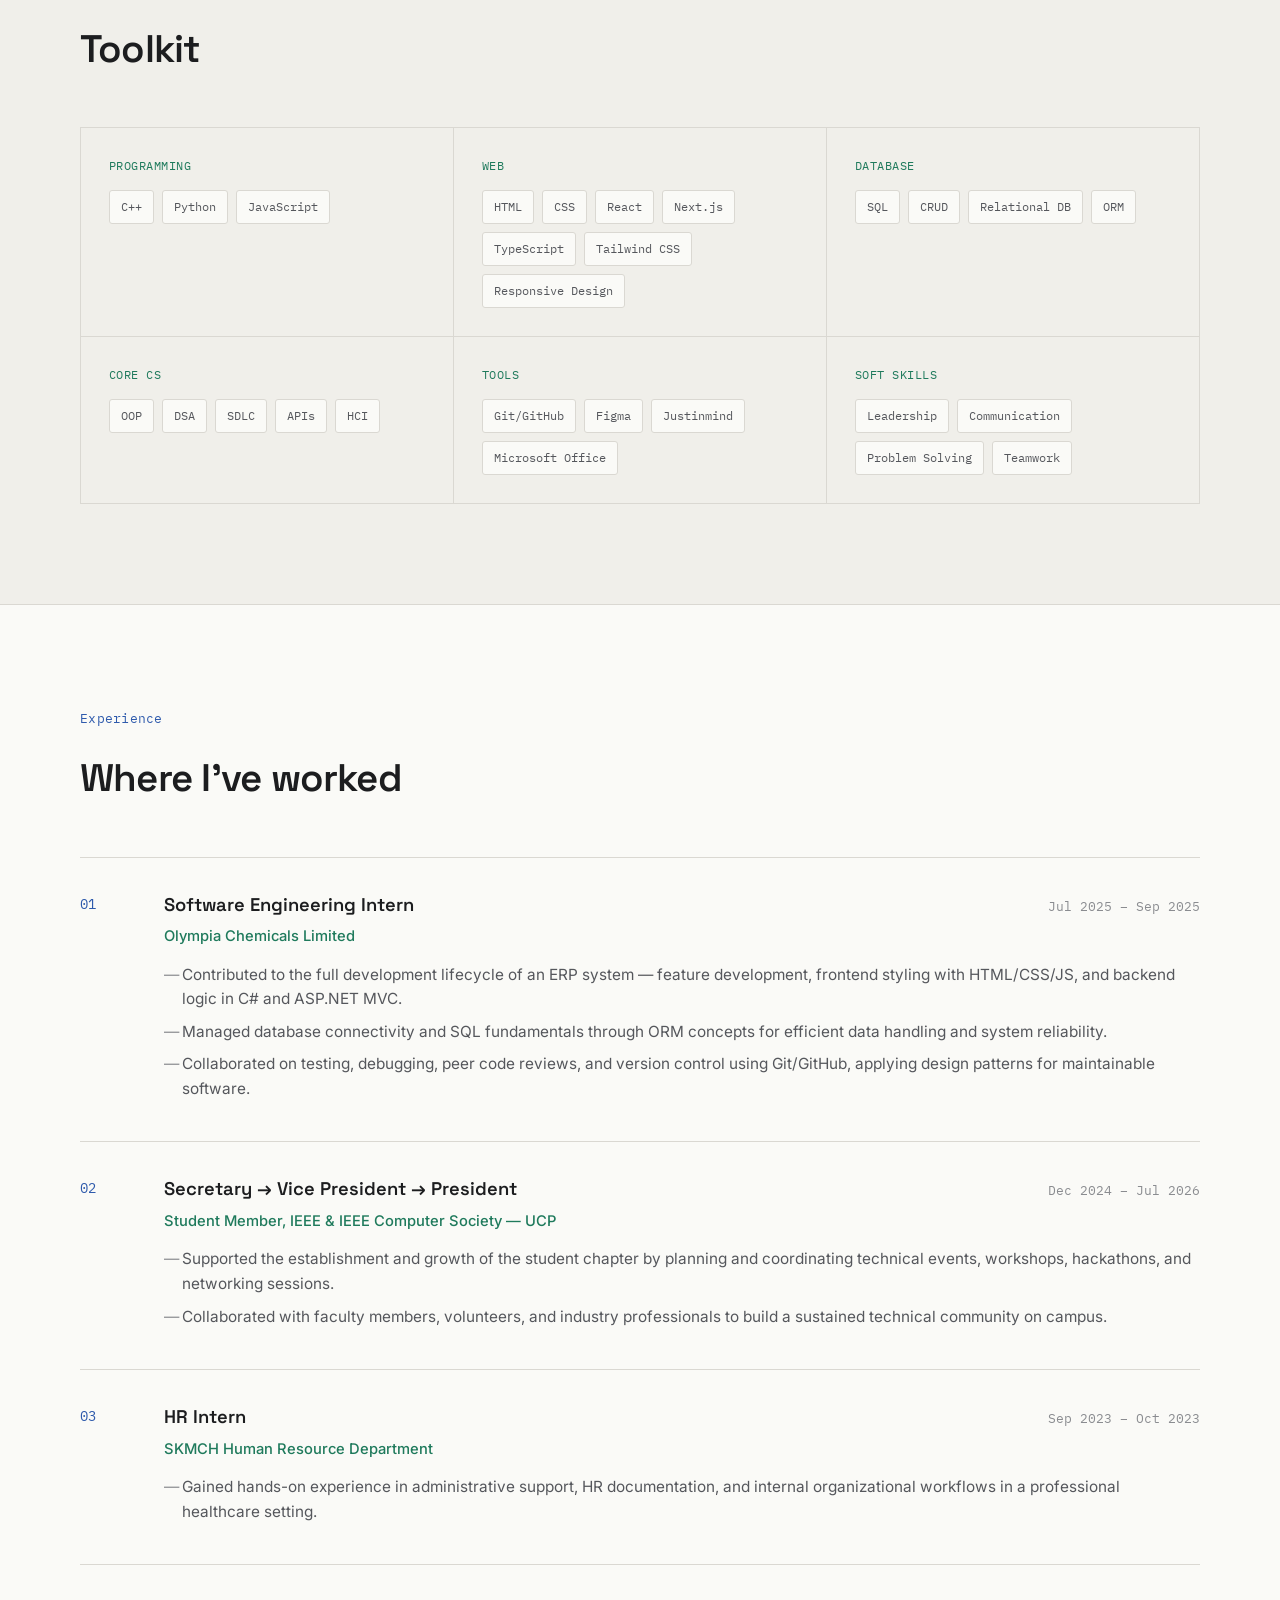
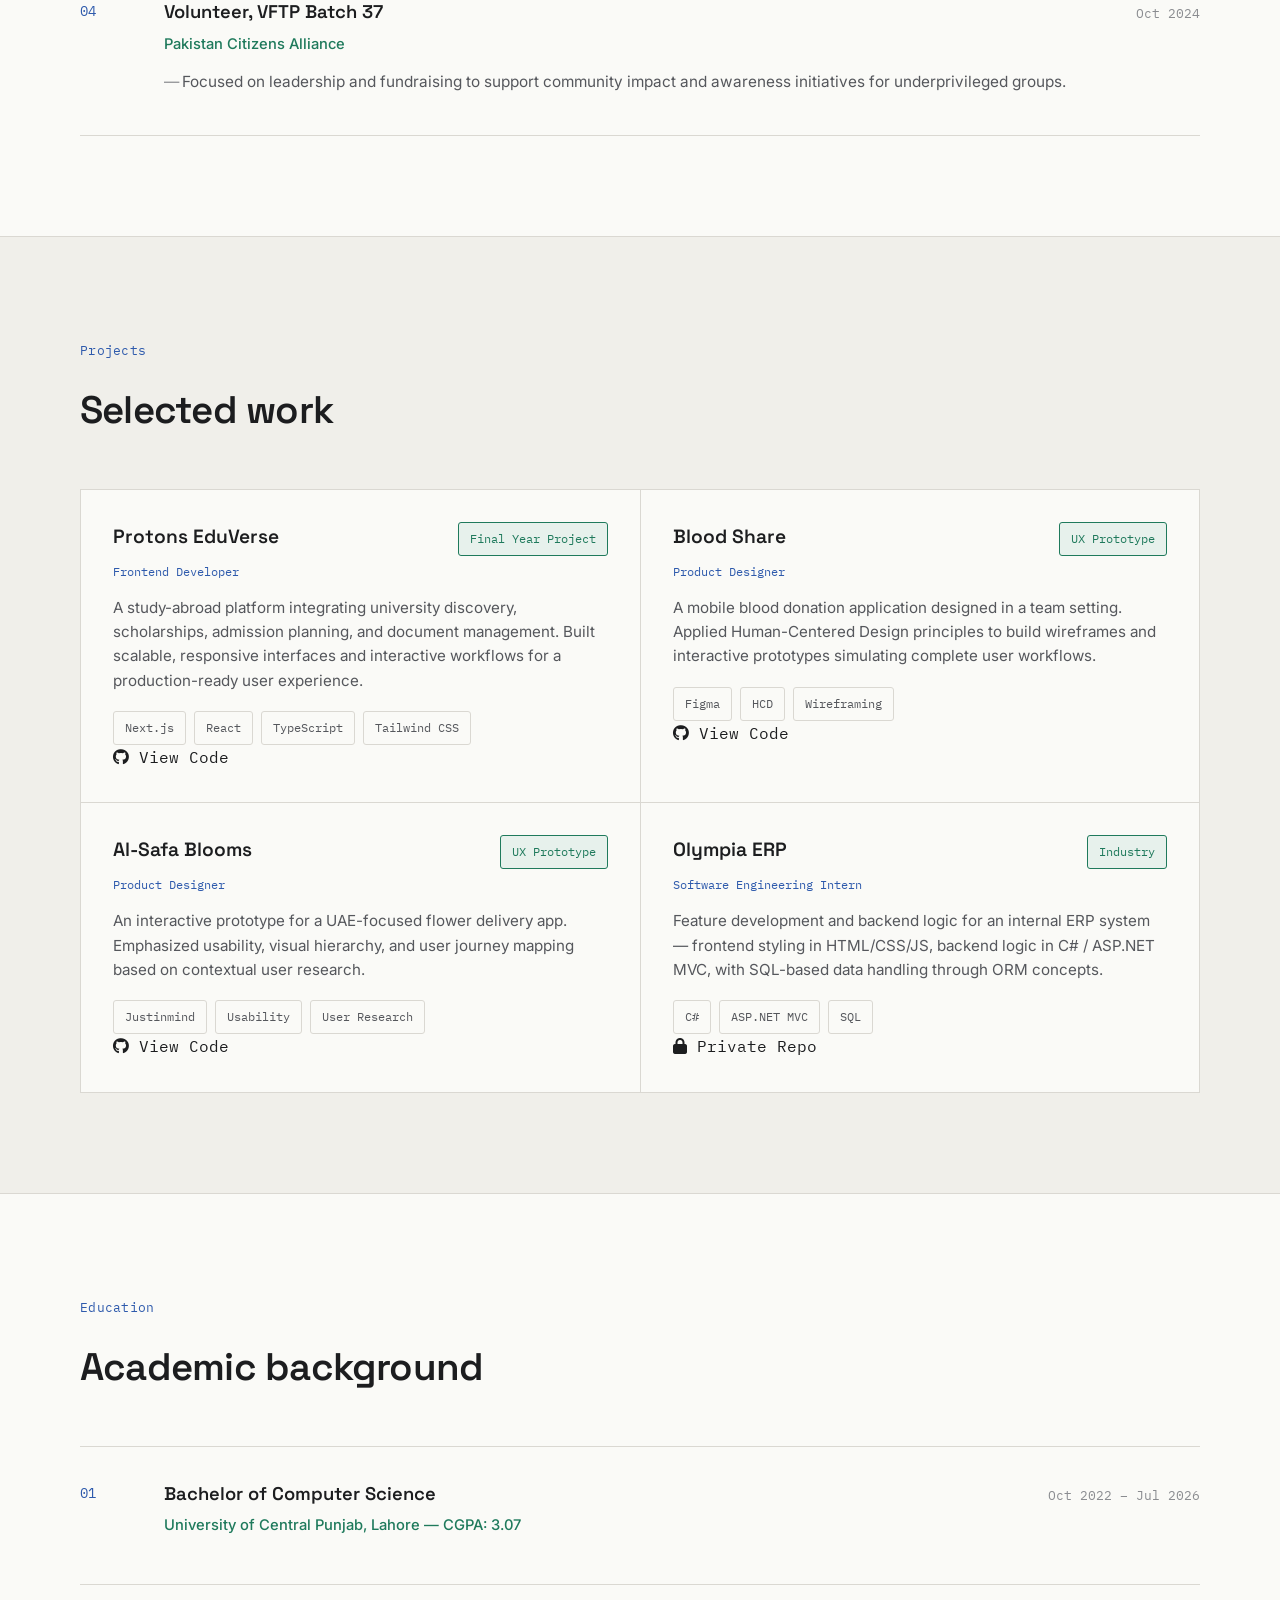
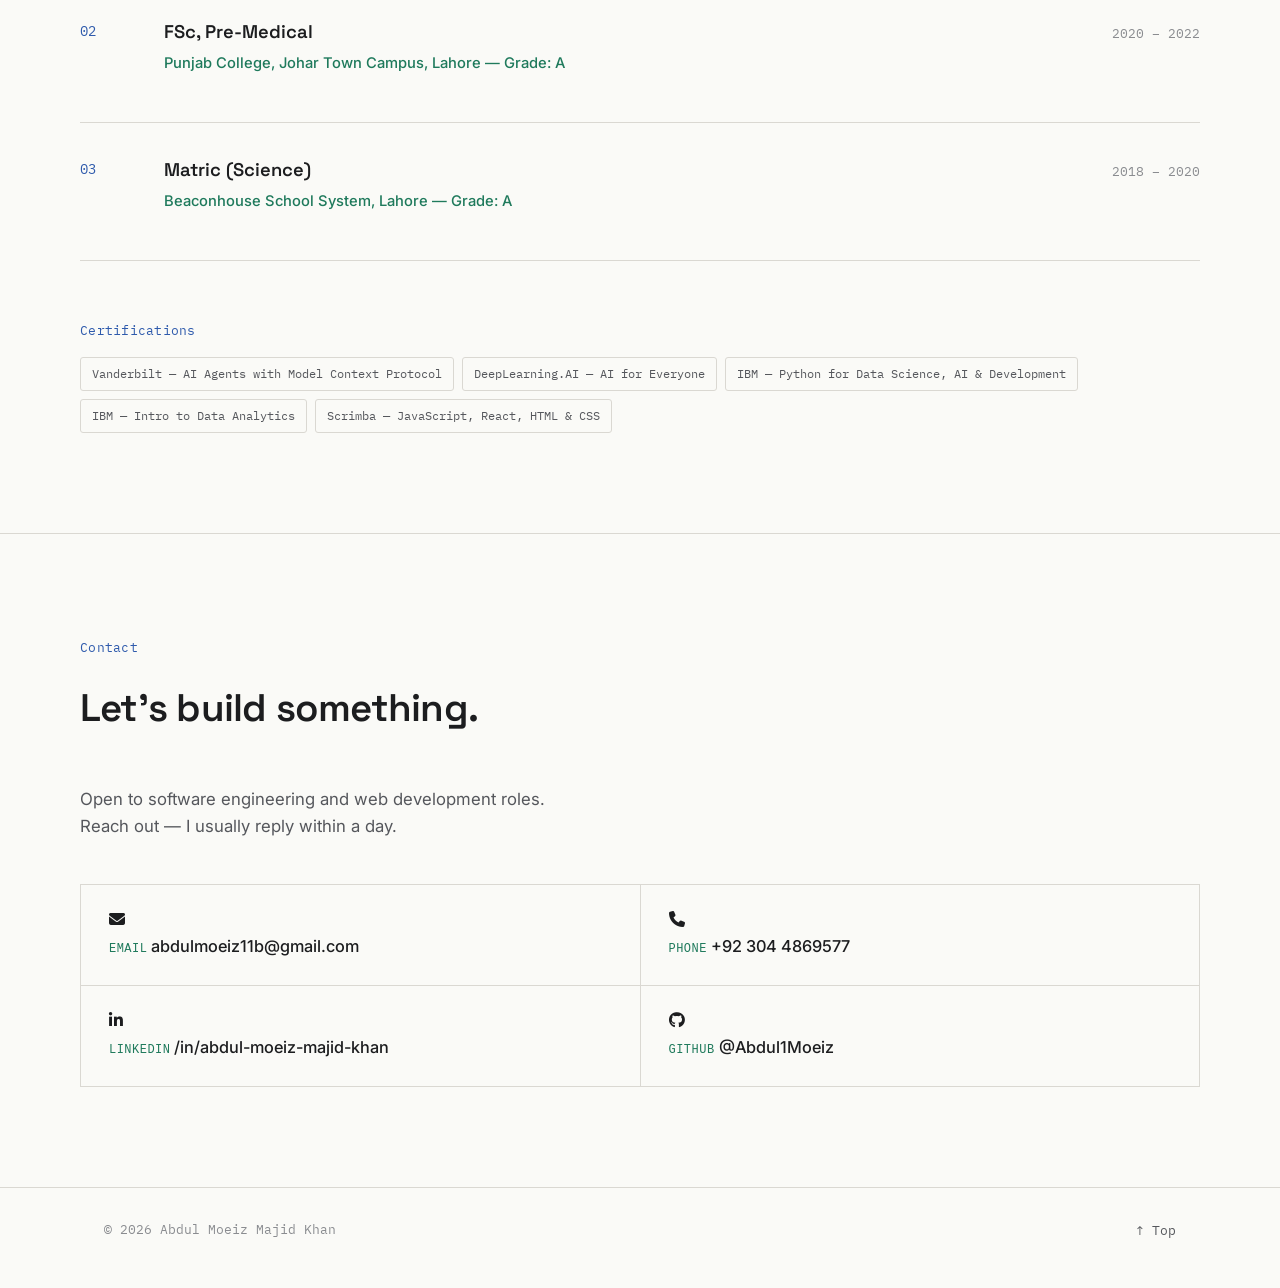
==== commit 43b80505: "Rename index (3).html to index.html" ====
--- a/index.html
+++ b/index.html
@@ -10,6 +10,7 @@
 <link rel="preconnect" href="https://fonts.googleapis.com">
 <link rel="preconnect" href="https://fonts.gstatic.com" crossorigin>
 <link href="https://fonts.googleapis.com/css2?family=Space+Grotesk:wght@400;500;600;700&family=Inter:wght@400;500;600&family=IBM+Plex+Mono:wght@400;500&display=swap" rel="stylesheet">
+<link rel="stylesheet" href="https://cdnjs.cloudflare.com/ajax/libs/font-awesome/6.5.1/css/all.min.css" crossorigin="anonymous" referrerpolicy="no-referrer" />
 
 <link rel="stylesheet" href="style.css" />
 </head>
@@ -41,7 +42,6 @@
 
   <!-- ===== HERO ===== -->
   <section class="hero" id="hero">
-    <div class="hero-grid" aria-hidden="true"></div>
     <div class="hero-inner">
       <p class="eyebrow mono">// Portfolio — Lahore, Pakistan</p>
       <h1 class="hero-title">
@@ -56,16 +56,21 @@
       </p>
       <div class="hero-cta">
         <a href="#projects" class="btn btn-primary">View Projects</a>
-        <a href="resume.pdf" target="_blank" rel="noopener" class="btn btn-outline">Download Resume ↓</a>
-      </div>
-      <div class="hero-links mono">
-        <a href="mailto:abdulmoeiz11b@gmail.com">abdulmoeiz11b@gmail.com</a>
-        <span class="sep">/</span>
-        <a href="tel:+923044869577">+92 304 4869577</a>
-        <span class="sep">/</span>
-        <a href="https://linkedin.com/in/abdul-moeiz-majid-khan" target="_blank" rel="noopener">LinkedIn</a>
-        <span class="sep">/</span>
-        <a href="https://github.com/Abdul1Moeiz" target="_blank" rel="noopener">GitHub</a>
+        <a href="Abdul_Moeiz_CV.pdf" target="_blank" rel="noopener" class="btn btn-outline">Download Resume ↓</a>
+      </div>
+      <div class="hero-links">
+        <a href="mailto:abdulmoeiz11b@gmail.com" class="icon-link" aria-label="Email" title="Email">
+          <i class="fa-solid fa-envelope"></i>
+        </a>
+        <a href="tel:+923044869577" class="icon-link" aria-label="Phone" title="Phone">
+          <i class="fa-solid fa-phone"></i>
+        </a>
+        <a href="https://www.linkedin.com/in/abdul-moeiz-majid-khan-504b5326b/" target="_blank" rel="noopener" class="icon-link" aria-label="LinkedIn" title="LinkedIn">
+          <i class="fa-brands fa-linkedin-in"></i>
+        </a>
+        <a href="https://github.com/Abdul1Moeiz" target="_blank" rel="noopener" class="icon-link" aria-label="GitHub" title="GitHub">
+          <i class="fa-brands fa-github"></i>
+        </a>
       </div>
     </div>
   </section>
@@ -228,6 +233,9 @@
           <div class="tags">
             <span class="tag">Next.js</span><span class="tag">React</span><span class="tag">TypeScript</span><span class="tag">Tailwind CSS</span>
           </div>
+          <a href="https://github.com/zafar1162014/Protons-Eduverse" class="project-link mono" target="_blank" rel="noopener">
+            <i class="fa-brands fa-github"></i> View Code
+          </a>
         </article>
 
         <article class="project-card">
@@ -244,6 +252,9 @@
           <div class="tags">
             <span class="tag">Figma</span><span class="tag">HCD</span><span class="tag">Wireframing</span>
           </div>
+          <a href="https://github.com/Abdul1Moeiz/BloodShare" class="project-link mono" target="_blank" rel="noopener">
+            <i class="fa-brands fa-github"></i> View Code
+          </a>
         </article>
 
         <article class="project-card">
@@ -260,6 +271,9 @@
           <div class="tags">
             <span class="tag">Justinmind</span><span class="tag">Usability</span><span class="tag">User Research</span>
           </div>
+          <a href="https://github.com/Abdul1Moeiz/Al-Safa-Blooms_HCI" class="project-link mono" target="_blank" rel="noopener">
+            <i class="fa-brands fa-github"></i> View Code
+          </a>
         </article>
 
         <article class="project-card">
@@ -276,6 +290,9 @@
           <div class="tags">
             <span class="tag">C#</span><span class="tag">ASP.NET MVC</span><span class="tag">SQL</span>
           </div>
+          <span class="project-link project-link-disabled mono">
+            <i class="fa-solid fa-lock"></i> Private Repo
+          </span>
         </article>
       </div>
     </div>
@@ -343,20 +360,32 @@
       </p>
       <div class="contact-grid">
         <a href="mailto:abdulmoeiz11b@gmail.com" class="contact-link">
-          <span class="mono">Email</span>
-          <span>abdulmoeiz11b@gmail.com</span>
+          <i class="fa-solid fa-envelope contact-icon"></i>
+          <span class="contact-link-text">
+            <span class="mono">Email</span>
+            <span>abdulmoeiz11b@gmail.com</span>
+          </span>
         </a>
         <a href="tel:+923044869577" class="contact-link">
-          <span class="mono">Phone</span>
-          <span>+92 304 4869577</span>
-        </a>
-        <a href="https://linkedin.com/in/abdul-moeiz-majid-khan" target="_blank" rel="noopener" class="contact-link">
-          <span class="mono">LinkedIn</span>
-          <span>/in/abdul-moeiz-majid-khan</span>
+          <i class="fa-solid fa-phone contact-icon"></i>
+          <span class="contact-link-text">
+            <span class="mono">Phone</span>
+            <span>+92 304 4869577</span>
+          </span>
+        </a>
+        <a href="https://www.linkedin.com/in/abdul-moeiz-majid-khan-504b5326b/" target="_blank" rel="noopener" class="contact-link">
+          <i class="fa-brands fa-linkedin-in contact-icon"></i>
+          <span class="contact-link-text">
+            <span class="mono">LinkedIn</span>
+            <span>/in/abdul-moeiz-majid-khan</span>
+          </span>
         </a>
         <a href="https://github.com/Abdul1Moeiz" target="_blank" rel="noopener" class="contact-link">
-          <span class="mono">GitHub</span>
-          <span>@Abdul1Moeiz</span>
+          <i class="fa-brands fa-github contact-icon"></i>
+          <span class="contact-link-text">
+            <span class="mono">GitHub</span>
+            <span>@Abdul1Moeiz</span>
+          </span>
         </a>
       </div>
     </div>
@@ -365,7 +394,7 @@
 </main>
 
 <footer class="footer">
-  <p class="mono">© <span id="year"></span> Abdul Moeiz Majid Khan — Built with HTML, CSS &amp; JS.</p>
+  <p class="mono">© <span id="year"></span> Abdul Moeiz Majid Khan</p>
   <button class="to-top" id="toTop" aria-label="Back to top">↑ Top</button>
 </footer>
 
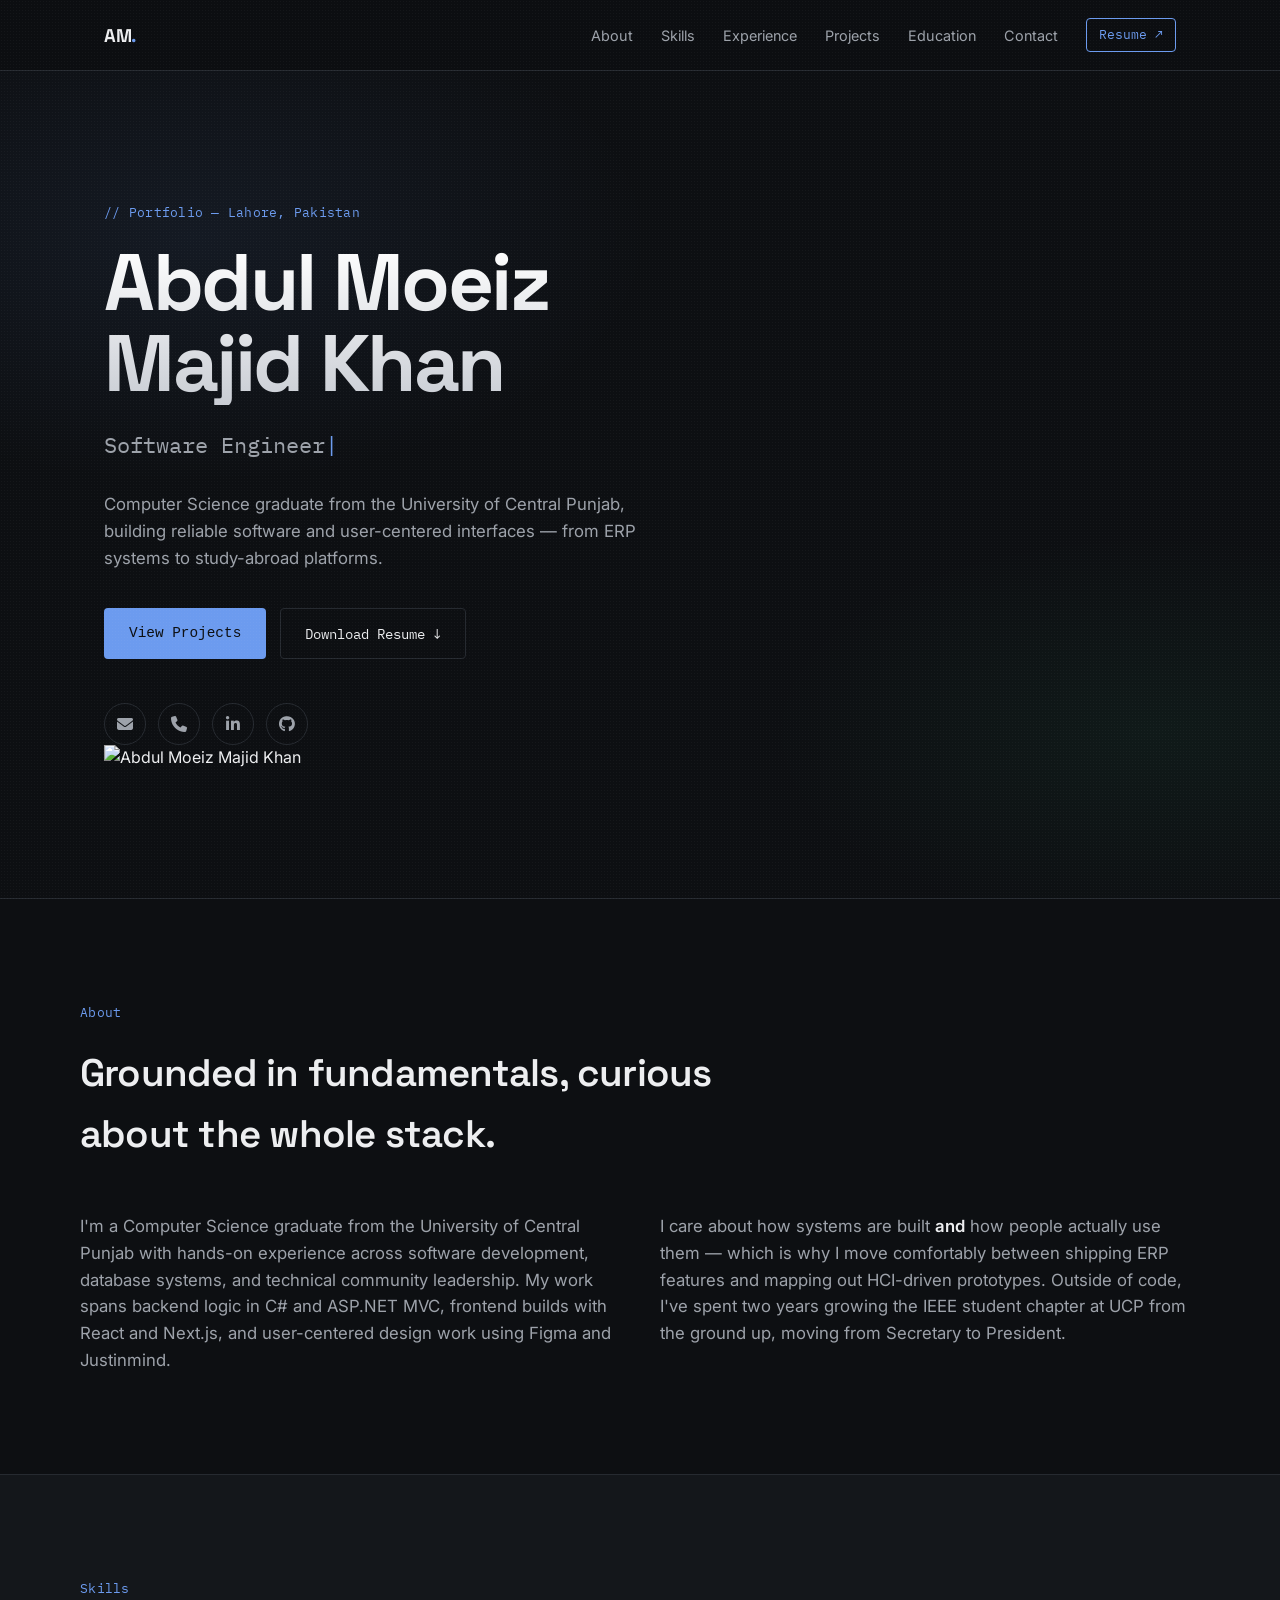
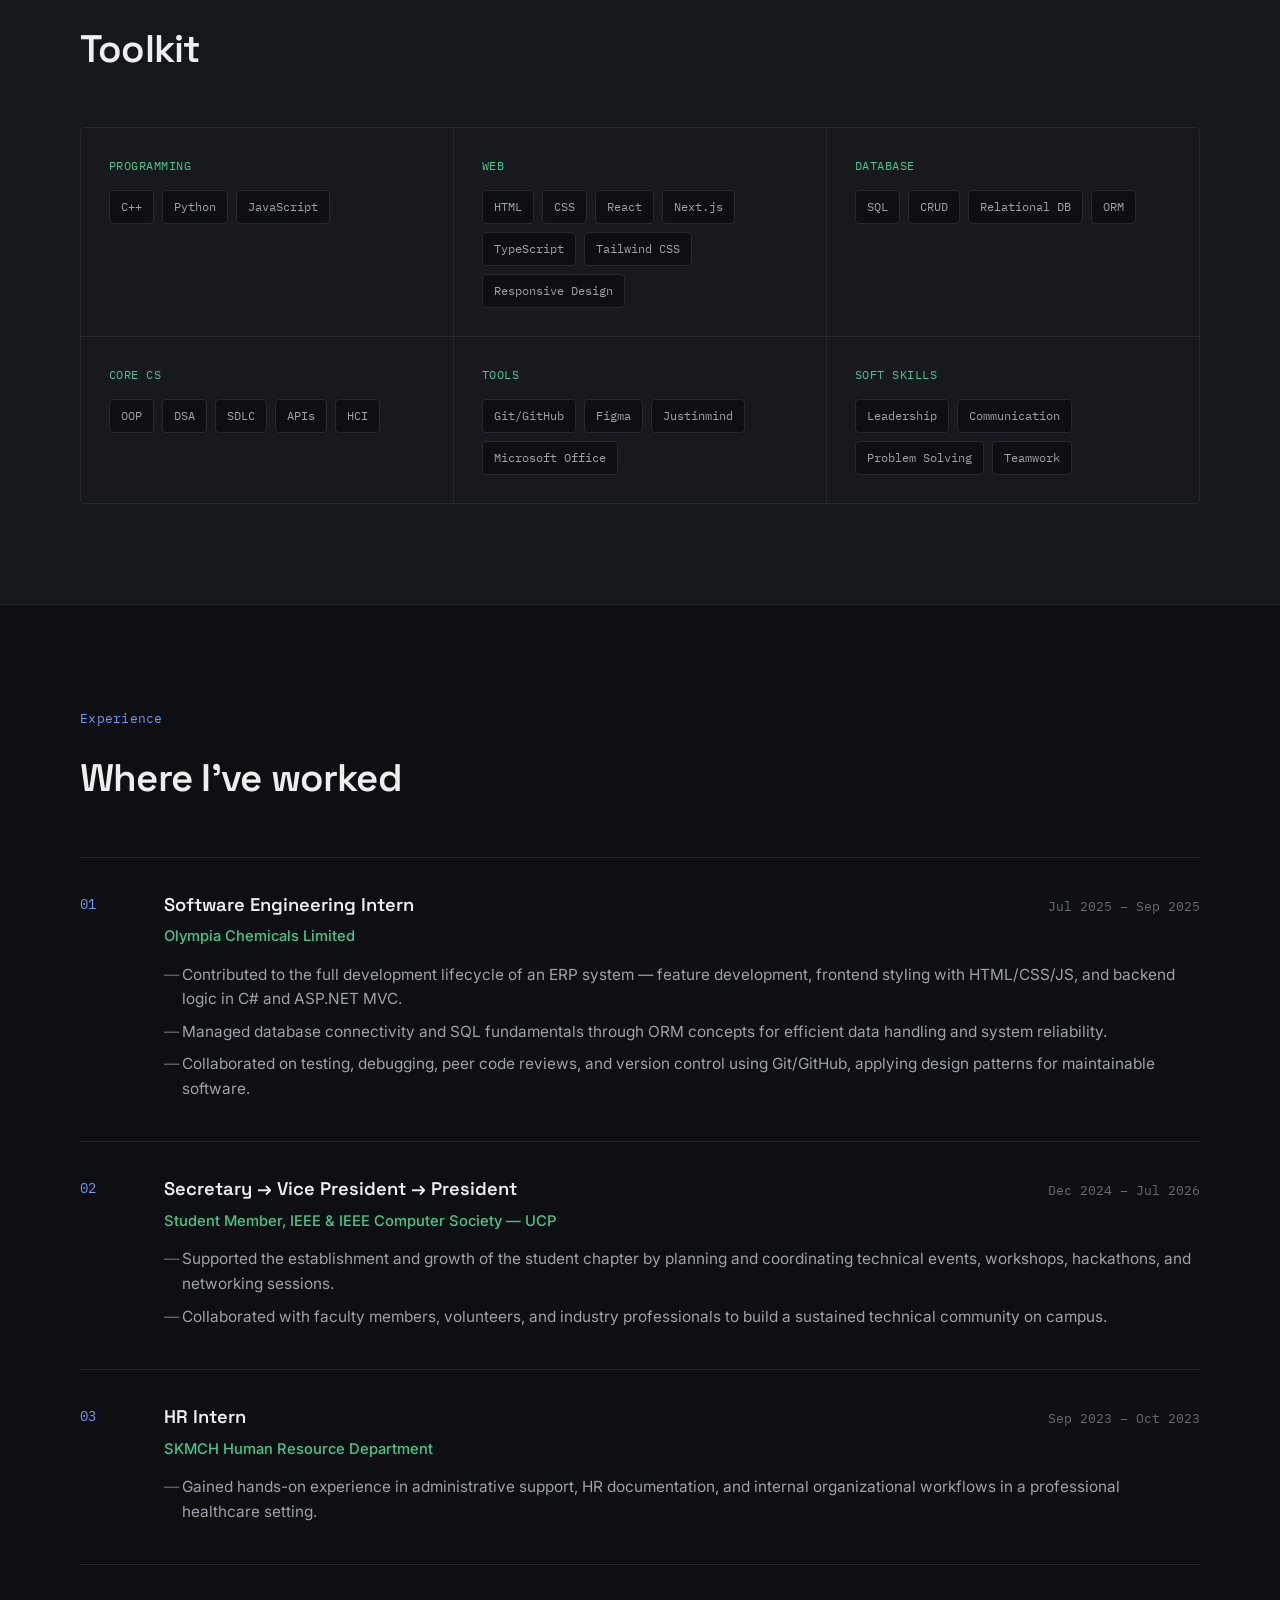
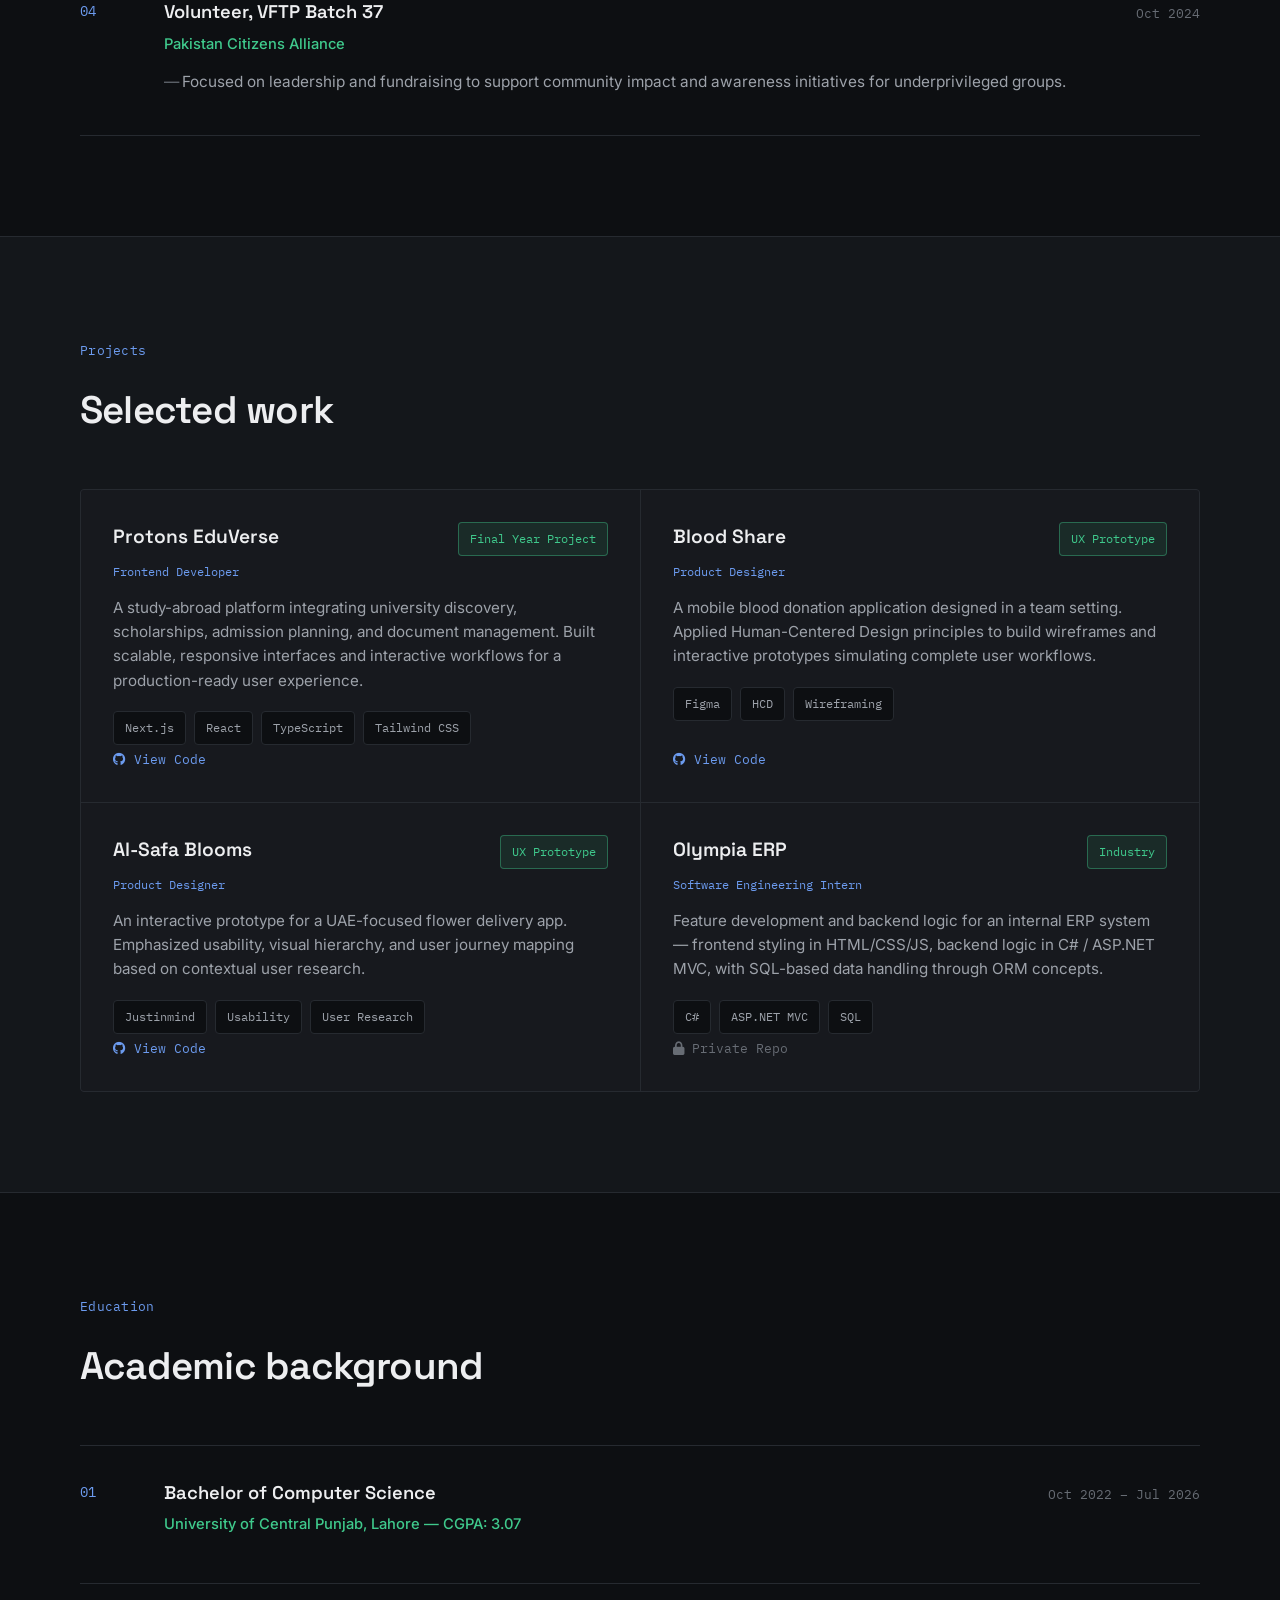
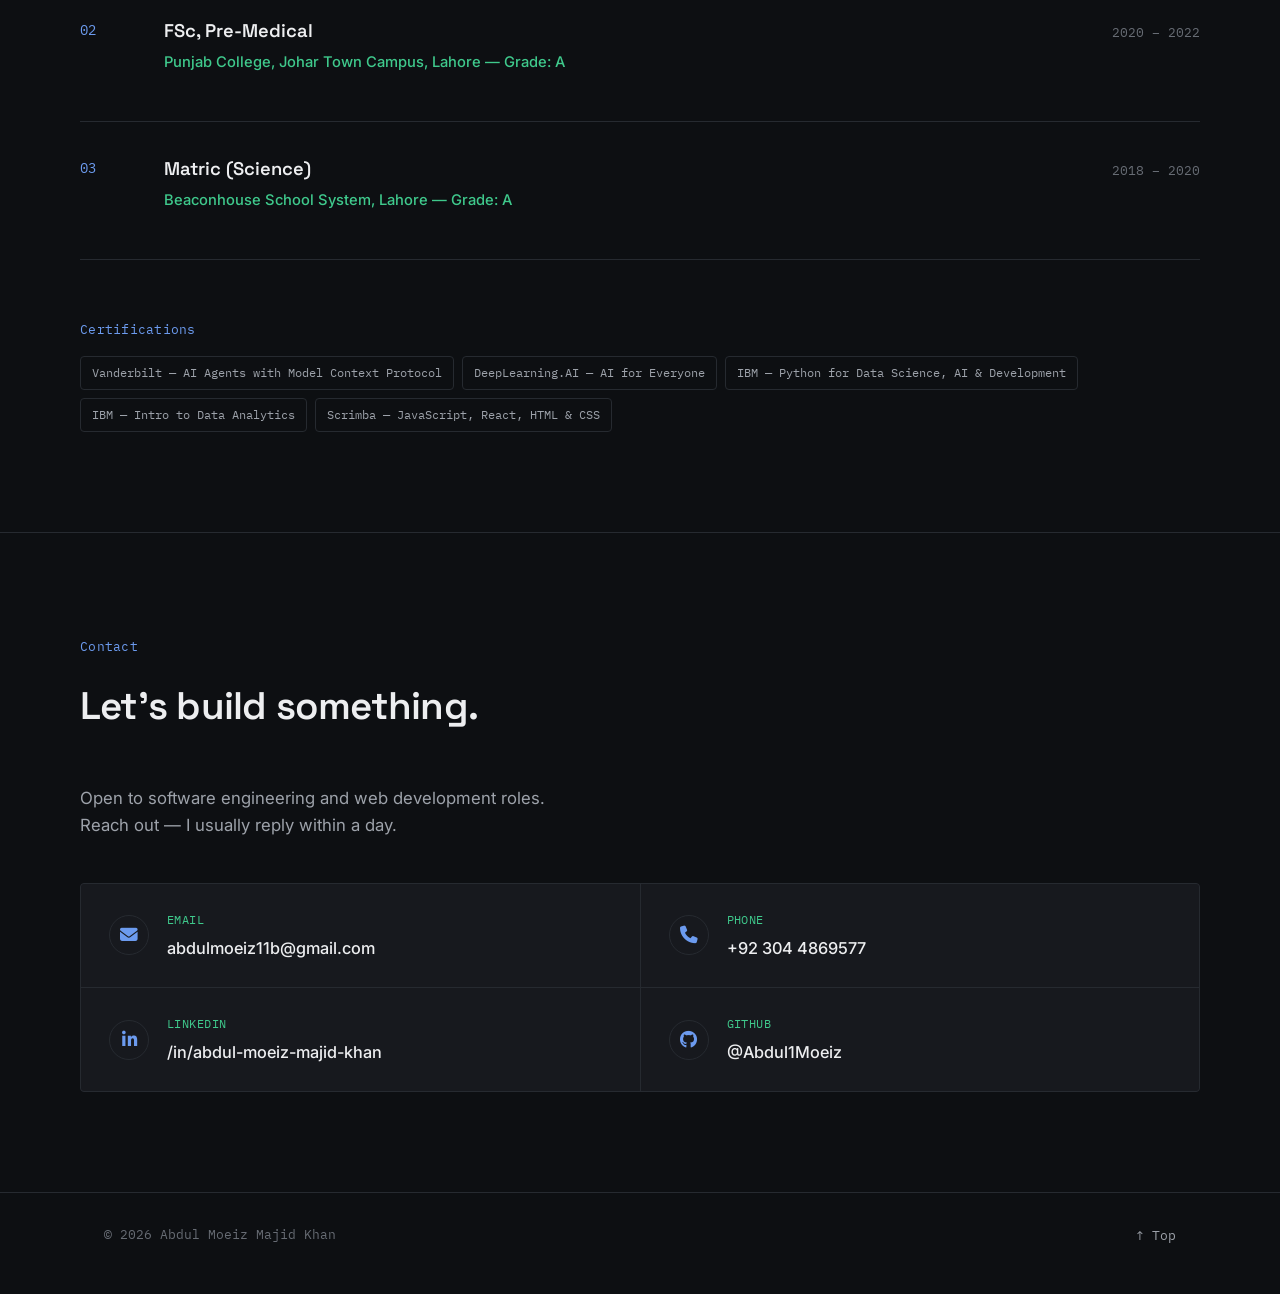
==== commit c099c4e4: "Refactor hero section layout and content" ====
--- a/index.html
+++ b/index.html
@@ -42,35 +42,41 @@
 
   <!-- ===== HERO ===== -->
   <section class="hero" id="hero">
-    <div class="hero-inner">
-      <p class="eyebrow mono">// Portfolio — Lahore, Pakistan</p>
-      <h1 class="hero-title">
-        Abdul Moeiz<br/>Majid Khan
-      </h1>
-      <p class="hero-role mono">
-        <span id="roleText">Software Engineer</span><span class="cursor">|</span>
-      </p>
-      <p class="hero-desc">
-        Computer Science graduate from the University of Central Punjab, building reliable
-        software and user-centered interfaces — from ERP systems to study-abroad platforms.
-      </p>
-      <div class="hero-cta">
-        <a href="#projects" class="btn btn-primary">View Projects</a>
-        <a href="Abdul_Moeiz_CV.pdf" target="_blank" rel="noopener" class="btn btn-outline">Download Resume ↓</a>
-      </div>
-      <div class="hero-links">
-        <a href="mailto:abdulmoeiz11b@gmail.com" class="icon-link" aria-label="Email" title="Email">
-          <i class="fa-solid fa-envelope"></i>
-        </a>
-        <a href="tel:+923044869577" class="icon-link" aria-label="Phone" title="Phone">
-          <i class="fa-solid fa-phone"></i>
-        </a>
-        <a href="https://www.linkedin.com/in/abdul-moeiz-majid-khan-504b5326b/" target="_blank" rel="noopener" class="icon-link" aria-label="LinkedIn" title="LinkedIn">
-          <i class="fa-brands fa-linkedin-in"></i>
-        </a>
-        <a href="https://github.com/Abdul1Moeiz" target="_blank" rel="noopener" class="icon-link" aria-label="GitHub" title="GitHub">
-          <i class="fa-brands fa-github"></i>
-        </a>
+    <div class="hero-inner hero-layout">
+      <div class="hero-text">
+        <p class="eyebrow mono">// Portfolio — Lahore, Pakistan</p>
+        <h1 class="hero-title">
+          Abdul Moeiz<br/>Majid Khan
+        </h1>
+        <p class="hero-role mono">
+          <span id="roleText">Software Engineer</span><span class="cursor">|</span>
+        </p>
+        <p class="hero-desc">
+          Computer Science graduate from the University of Central Punjab, building reliable
+          software and user-centered interfaces — from ERP systems to study-abroad platforms.
+        </p>
+        <div class="hero-cta">
+          <a href="#projects" class="btn btn-primary">View Projects</a>
+          <a href="Abdul_Moeiz_CV.pdf" target="_blank" rel="noopener" class="btn btn-outline">Download Resume ↓</a>
+        </div>
+        <div class="hero-links">
+          <a href="mailto:abdulmoeiz11b@gmail.com" class="icon-link" aria-label="Email" title="Email">
+            <i class="fa-solid fa-envelope"></i>
+          </a>
+          <a href="tel:+923044869577" class="icon-link" aria-label="Phone" title="Phone">
+            <i class="fa-solid fa-phone"></i>
+          </a>
+          <a href="https://www.linkedin.com/in/abdul-moeiz-majid-khan-504b5326b/" target="_blank" rel="noopener" class="icon-link" aria-label="LinkedIn" title="LinkedIn">
+            <i class="fa-brands fa-linkedin-in"></i>
+          </a>
+          <a href="https://github.com/Abdul1Moeiz" target="_blank" rel="noopener" class="icon-link" aria-label="GitHub" title="GitHub">
+            <i class="fa-brands fa-github"></i>
+          </a>
+        </div>
+      </div>
+      <div class="hero-photo">
+        <div class="hero-photo-glow" aria-hidden="true"></div>
+        <img src="profile.jpg" alt="Abdul Moeiz Majid Khan" />
       </div>
     </div>
   </section>
--- a/style.css
+++ b/style.css
@@ -1,22 +1,23 @@
 /* ============ TOKENS ============ */
 :root {
-  --paper: #FAFAF7;
-  --paper-alt: #F0EFEA;
-  --ink: #1C1D1F;
-  --ink-soft: #55575C;
-  --ink-faint: #8A8C90;
-  --line: #DAD8D2;
-  --accent: #2E5AAC;
-  --accent-soft: #E8EDF7;
-  --accent2: #1F7A5C;
-  --accent2-soft: #E7F1EC;
+  --paper: #0D0F12;
+  --paper-alt: #14171B;
+  --card: #17191E;
+  --ink: #EDEEF0;
+  --ink-soft: #9DA2AA;
+  --ink-faint: #676C74;
+  --line: #262A30;
+  --accent: #6C9BEF;
+  --accent-soft: rgba(108, 155, 239, 0.1);
+  --accent2: #3FC98C;
+  --accent2-soft: rgba(63, 201, 140, 0.1);
 
   --font-display: 'Space Grotesk', sans-serif;
   --font-body: 'Inter', sans-serif;
   --font-mono: 'IBM Plex Mono', monospace;
 
   --max-w: 1120px;
-  --radius: 3px;
+  --radius: 4px;
 }
 
 /* ============ RESET ============ */
@@ -49,14 +50,14 @@
 
 .mono { font-family: var(--font-mono); }
 
-/* ============ NOISE / GRID OVERLAY ============ */
+/* ============ FILM GRAIN OVERLAY ============ */
 .noise-overlay {
   position: fixed;
   inset: 0;
   pointer-events: none;
   z-index: 999;
-  opacity: 0.025;
-  background-image: radial-gradient(circle, #000 1px, transparent 1px);
+  opacity: 0.035;
+  background-image: radial-gradient(circle, #fff 1px, transparent 1px);
   background-size: 3px 3px;
 }
 
@@ -65,8 +66,8 @@
   position: sticky;
   top: 0;
   z-index: 100;
-  background: rgba(250, 250, 247, 0.85);
-  backdrop-filter: blur(8px);
+  background: rgba(13, 15, 18, 0.75);
+  backdrop-filter: blur(10px);
   border-bottom: 1px solid var(--line);
 }
 
@@ -132,17 +133,9 @@
   align-items: center;
   overflow: hidden;
   border-bottom: 1px solid var(--line);
-}
-
-.hero-grid {
-  position: absolute;
-  inset: 0;
-  background-image:
-    linear-gradient(var(--line) 1px, transparent 1px),
-    linear-gradient(90deg, var(--line) 1px, transparent 1px);
-  background-size: 48px 48px;
-  opacity: 0.4;
-  mask-image: radial-gradient(ellipse 80% 60% at 50% 30%, black 40%, transparent 90%);
+  background:
+    radial-gradient(ellipse 60% 50% at 15% 20%, rgba(108,155,239,0.08), transparent 60%),
+    radial-gradient(ellipse 50% 40% at 90% 80%, rgba(63,201,140,0.06), transparent 60%);
 }
 
 .hero-inner {
@@ -168,6 +161,10 @@
   line-height: 1.02;
   letter-spacing: -0.03em;
   margin-bottom: 22px;
+  background: linear-gradient(180deg, #FFFFFF 0%, #C9CDD4 100%);
+  -webkit-background-clip: text;
+  background-clip: text;
+  color: transparent;
 }
 
 .hero-role {
@@ -194,7 +191,7 @@
   display: flex;
   gap: 14px;
   flex-wrap: wrap;
-  margin-bottom: 40px;
+  margin-bottom: 44px;
 }
 
 .btn {
@@ -207,27 +204,46 @@
 }
 
 .btn-primary {
-  background: var(--ink);
-  color: var(--paper);
-}
-.btn-primary:hover { background: var(--accent); }
+  background: var(--accent);
+  color: #0D0F12;
+  font-weight: 500;
+}
+.btn-primary:hover {
+  background: #85AEF3;
+  box-shadow: 0 0 24px rgba(108, 155, 239, 0.35);
+}
 
 .btn-outline {
   border-color: var(--line);
   color: var(--ink);
 }
-.btn-outline:hover { border-color: var(--ink); }
-
+.btn-outline:hover { border-color: var(--ink-soft); background: rgba(255,255,255,0.03); }
+
+/* ============ ICON LINKS (hero) ============ */
 .hero-links {
   display: flex;
   flex-wrap: wrap;
-  gap: 10px;
-  font-size: 0.85rem;
-  color: var(--ink-faint);
-}
-.hero-links a { color: var(--ink-soft); transition: color 0.2s ease; }
-.hero-links a:hover { color: var(--accent); }
-.hero-links .sep { color: var(--line); }
+  gap: 12px;
+}
+
+.icon-link {
+  width: 42px;
+  height: 42px;
+  display: flex;
+  align-items: center;
+  justify-content: center;
+  border: 1px solid var(--line);
+  border-radius: 50%;
+  color: var(--ink-soft);
+  font-size: 1rem;
+  transition: all 0.2s ease;
+}
+.icon-link:hover {
+  color: var(--accent);
+  border-color: var(--accent);
+  background: var(--accent-soft);
+  transform: translateY(-2px);
+}
 
 /* ============ SECTIONS ============ */
 .section {
@@ -248,6 +264,7 @@
   letter-spacing: -0.02em;
   margin-bottom: 48px;
   max-width: 640px;
+  color: var(--ink);
 }
 
 /* ============ ABOUT ============ */
@@ -269,12 +286,16 @@
   gap: 1px;
   background: var(--line);
   border: 1px solid var(--line);
+  border-radius: var(--radius);
+  overflow: hidden;
 }
 
 .skill-card {
-  background: var(--paper-alt);
+  background: var(--card);
   padding: 28px;
-}
+  transition: background 0.2s ease;
+}
+.skill-card:hover { background: #1B1E24; }
 
 .skill-cat {
   font-size: 0.78rem;
@@ -302,7 +323,7 @@
 
 .tag-accent2 {
   color: var(--accent2);
-  border-color: var(--accent2);
+  border-color: rgba(63, 201, 140, 0.4);
   background: var(--accent2-soft);
 }
 
@@ -341,6 +362,7 @@
   font-family: var(--font-display);
   font-size: 1.15rem;
   font-weight: 600;
+  color: var(--ink);
 }
 
 .timeline-date {
@@ -381,14 +403,18 @@
   gap: 1px;
   background: var(--line);
   border: 1px solid var(--line);
+  border-radius: var(--radius);
+  overflow: hidden;
 }
 
 .project-card {
-  background: var(--paper);
+  background: var(--card);
   padding: 32px;
   transition: background 0.2s ease;
-}
-.project-card:hover { background: var(--accent-soft); }
+  display: flex;
+  flex-direction: column;
+}
+.project-card:hover { background: #1B1E24; }
 
 .project-head {
   display: flex;
@@ -402,6 +428,7 @@
   font-family: var(--font-display);
   font-size: 1.2rem;
   font-weight: 600;
+  color: var(--ink);
 }
 
 .project-role {
@@ -415,6 +442,25 @@
   font-size: 0.95rem;
   margin-bottom: 18px;
 }
+
+.project-link {
+  margin-top: auto;
+  align-self: flex-start;
+  display: inline-flex;
+  align-items: center;
+  gap: 8px;
+  font-size: 0.82rem;
+  color: var(--accent);
+  padding-top: 4px;
+  transition: gap 0.2s ease, color 0.2s ease;
+}
+.project-link:hover { gap: 11px; color: #85AEF3; }
+
+.project-link-disabled {
+  color: var(--ink-faint);
+  cursor: default;
+}
+.project-link-disabled:hover { gap: 8px; color: var(--ink-faint); }
 
 /* ============ CONTACT ============ */
 .contact-desc {
@@ -430,26 +476,48 @@
   gap: 1px;
   background: var(--line);
   border: 1px solid var(--line);
+  border-radius: var(--radius);
+  overflow: hidden;
 }
 
 .contact-link {
-  background: var(--paper);
+  background: var(--card);
   padding: 26px 28px;
+  display: flex;
+  align-items: center;
+  gap: 18px;
+  transition: background 0.2s ease;
+}
+.contact-link:hover { background: #1B1E24; }
+
+.contact-icon {
+  font-size: 1.1rem;
+  color: var(--accent);
+  width: 40px;
+  height: 40px;
+  display: flex;
+  align-items: center;
+  justify-content: center;
+  border: 1px solid var(--line);
+  border-radius: 50%;
+  flex-shrink: 0;
+}
+
+.contact-link-text {
   display: flex;
   flex-direction: column;
   gap: 6px;
-  transition: background 0.2s ease;
-}
-.contact-link:hover { background: var(--accent-soft); }
-.contact-link span:first-child {
+}
+.contact-link-text span:first-child {
   font-size: 0.75rem;
   color: var(--accent2);
   text-transform: uppercase;
   letter-spacing: 0.04em;
 }
-.contact-link span:last-child {
+.contact-link-text span:last-child {
   font-size: 1.02rem;
   font-weight: 500;
+  color: var(--ink);
 }
 
 /* ============ FOOTER ============ */
